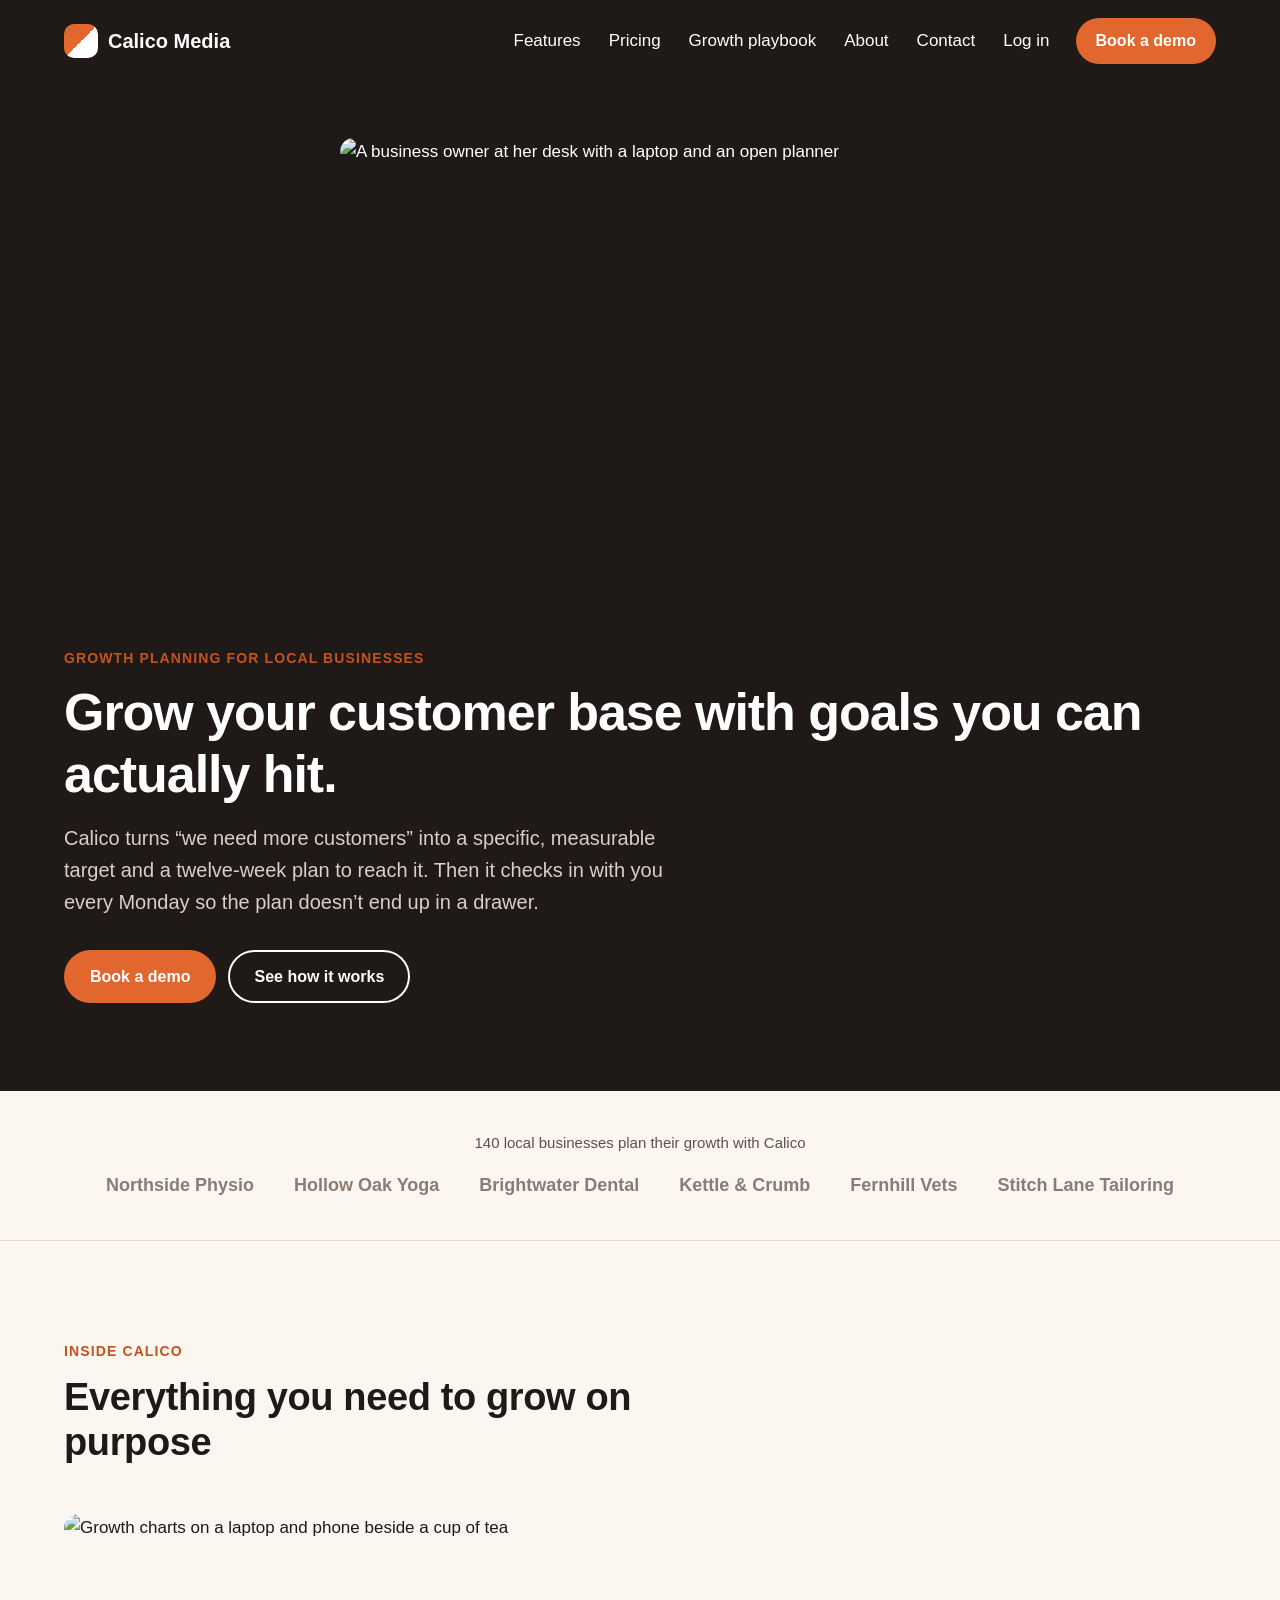
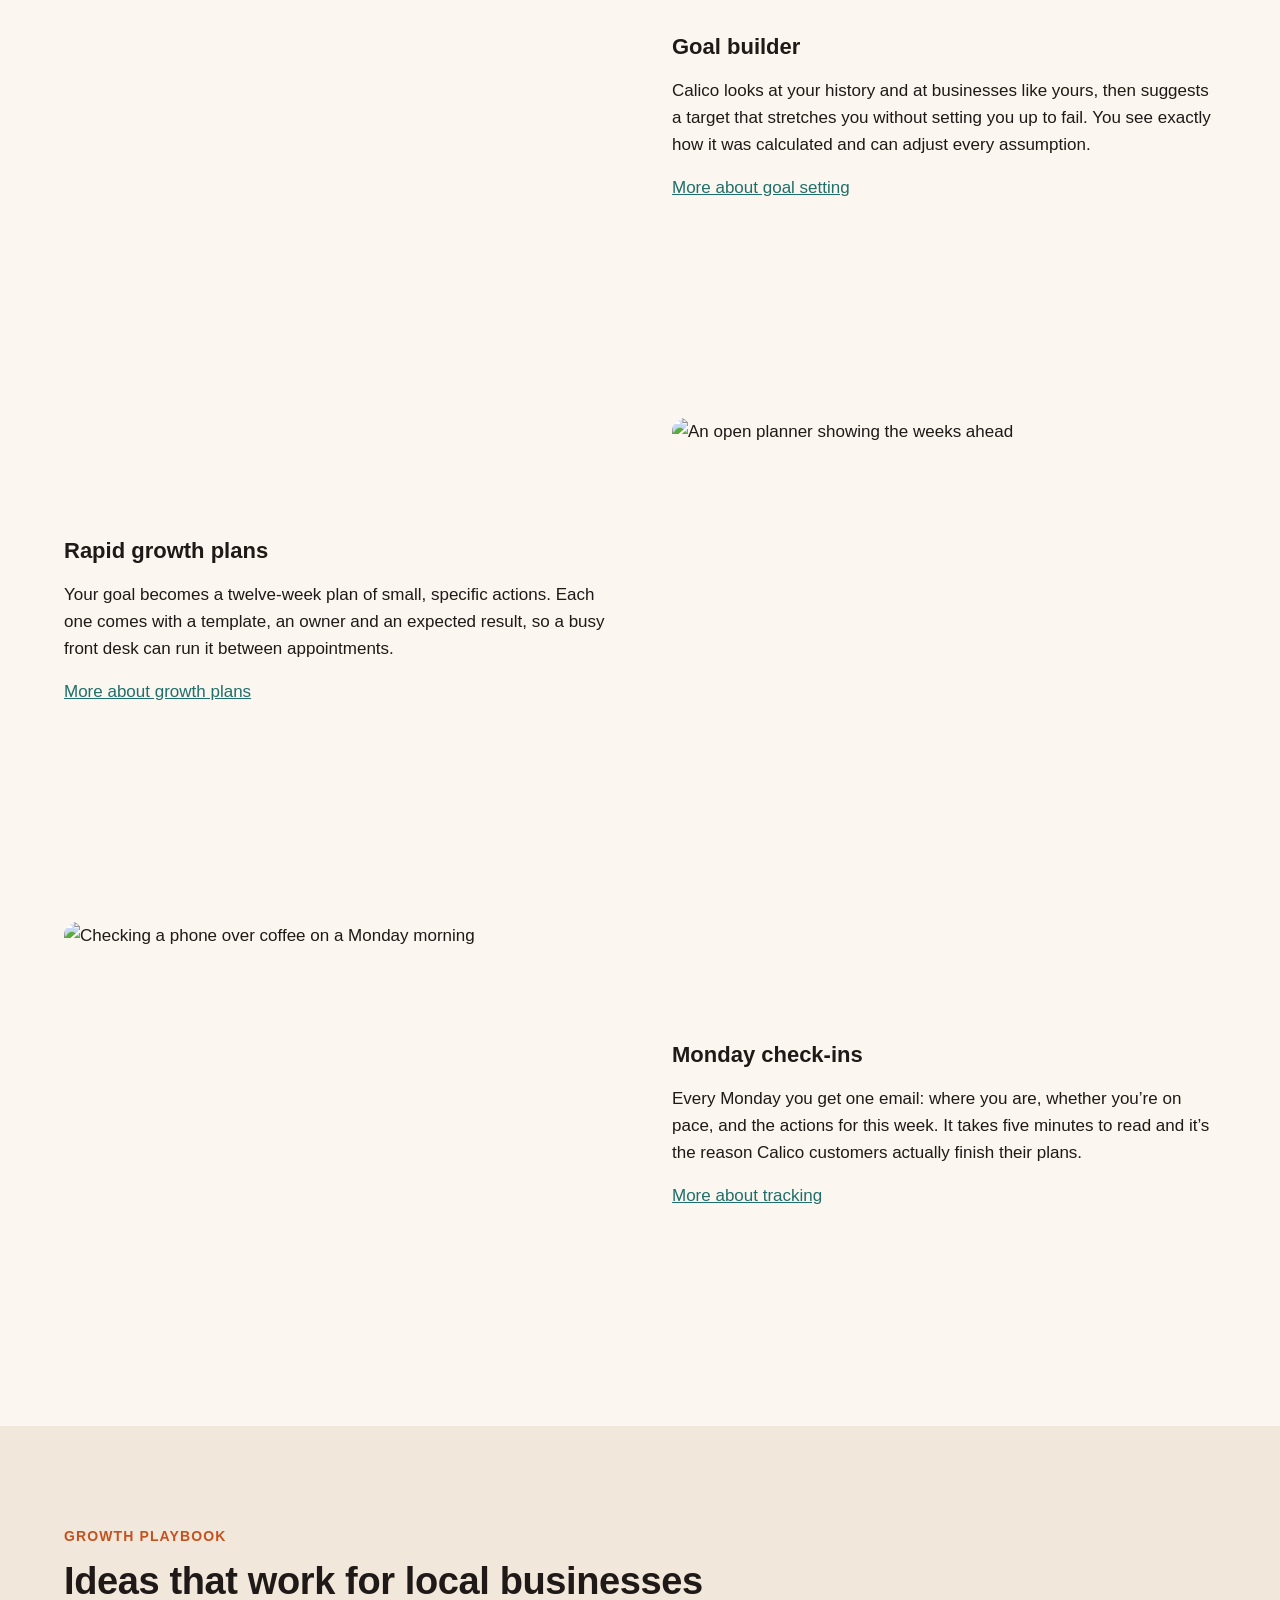
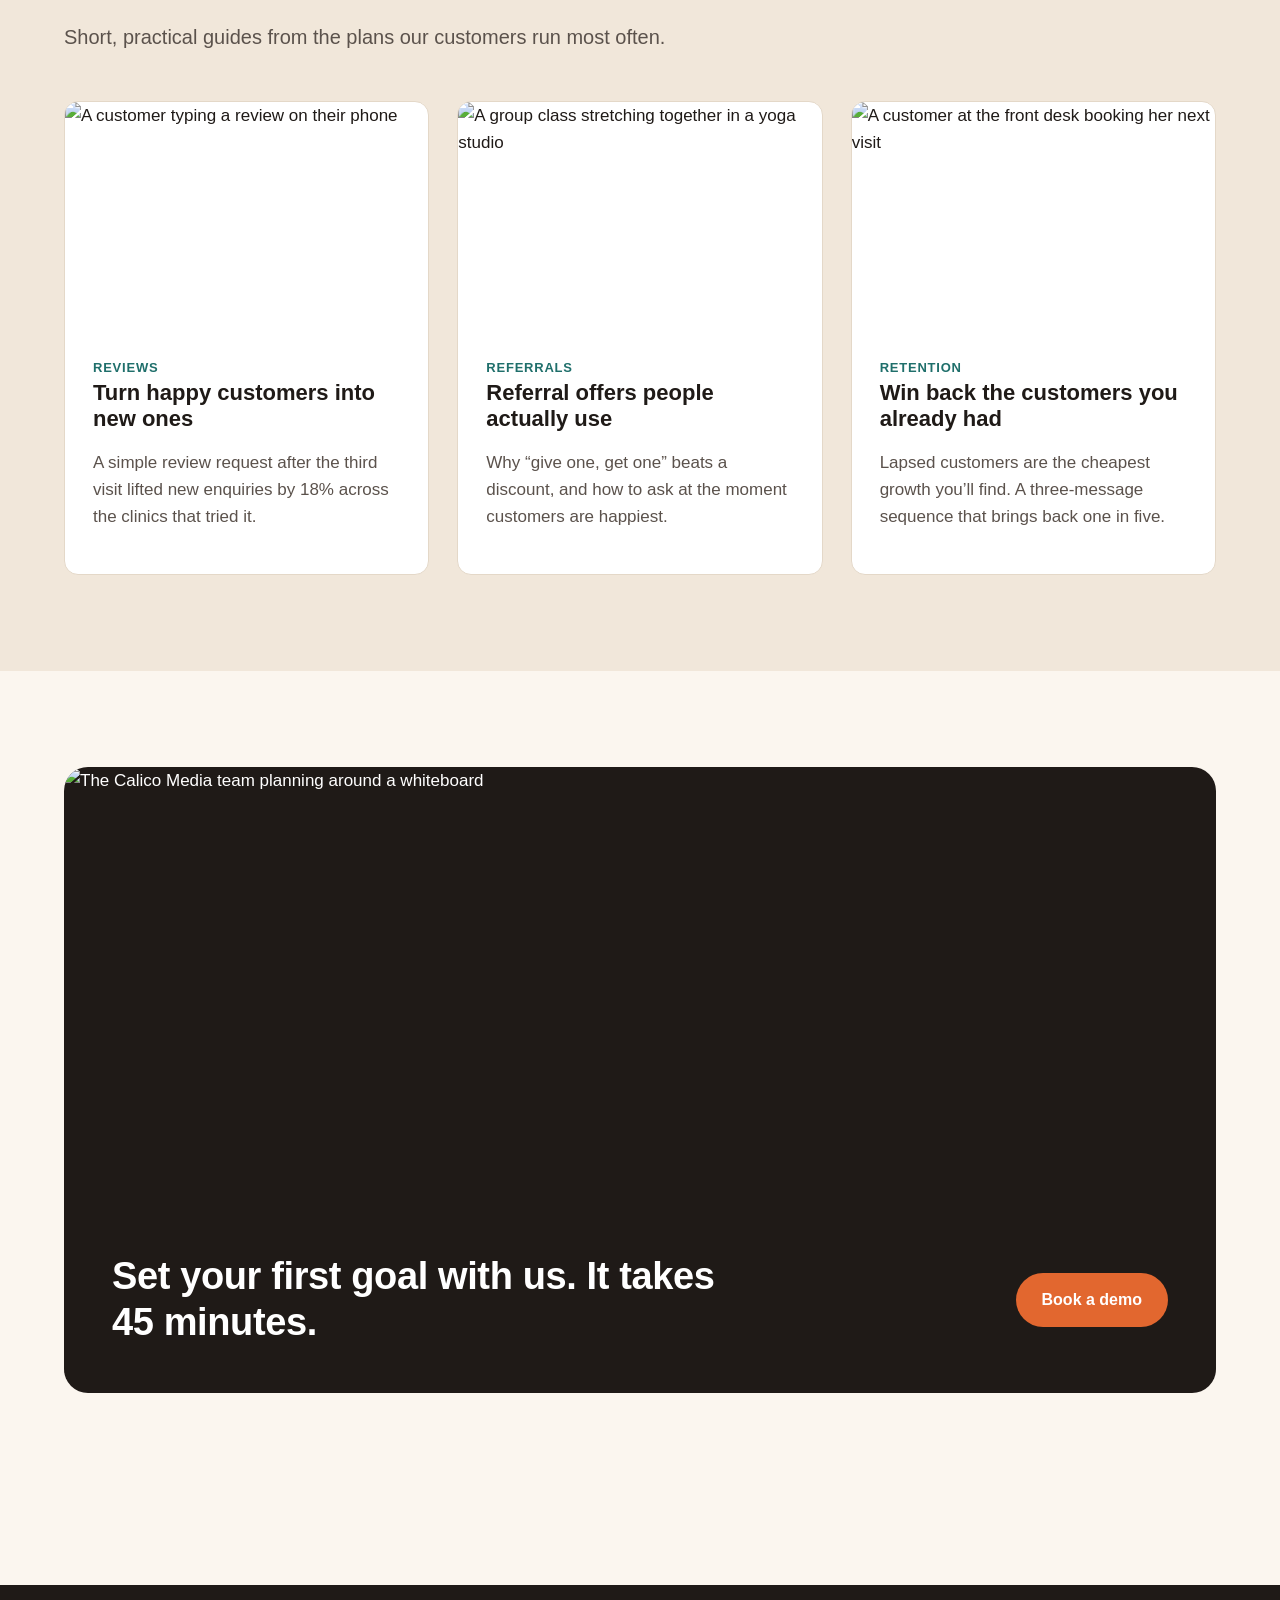
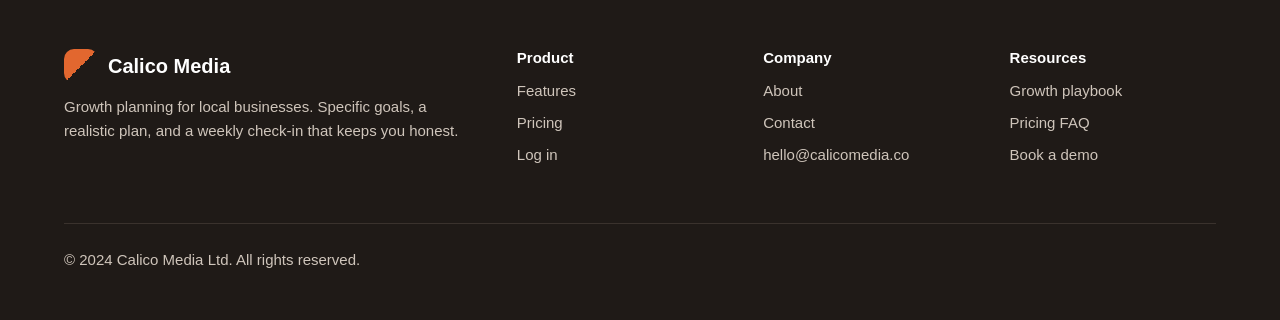
==== public/index.html @ 4be9b362 "updated" ====
<!DOCTYPE html>
<html lang="en">
<head>
  <meta charset="utf-8">
  <meta name="viewport" content="width=device-width, initial-scale=1">
  <title>Calico Media | Growth planning for local businesses</title>
  <meta name="description" content="Calico helps local businesses grow their customer base with specific, measurable, realistic goals and a rapid growth plan you can run every week.">
  
  <link rel="stylesheet" href="css/styles.css">
</head>
<body>
  <header class="site-header site-header--home">
    <div class="container">
      <a class="logo" href="index.html"><span class="logo-mark"></span>Calico Media</a>
      <nav aria-label="Main">
        <ul class="nav-links">
          <li><a href="features.html">Features</a></li>
          <li><a href="pricing.html">Pricing</a></li>
          <li><a href="#playbook">Growth playbook</a></li>
          <li><a href="about.html">About</a></li>
          <li><a href="contact.html">Contact</a></li>
          <li><a href="https://app.calicomedia.co/login">Log in</a></li>
          <li><a class="btn" href="contact.html">Book a demo</a></li>
        </ul>
      </nav>
    </div>
  </header>

  <main>
    <section class="hero">
      <div class="container hero-inner">
        <div class="hero-text">
          <span class="eyebrow">Growth planning for local businesses</span>
          <h1>Grow your customer base with goals you can actually hit.</h1>
          <p class="lead">Calico turns &ldquo;we need more customers&rdquo; into a specific, measurable target and a twelve-week plan to reach it. Then it checks in with you every Monday so the plan doesn&rsquo;t end up in a drawer.</p>
          <div class="hero-actions">
            <a class="btn" href="contact.html">Book a demo</a>
            <a class="btn btn--ghost" href="features.html">See how it works</a>
          </div>
        </div>
        <div class="hero-media">
          <img class="hero-image" 
          srcset="images/hero-weekly-plan.jpg 480w, images/hero-weekly-plan.jpg 800w"
          sizes="(width <= 600px) 480px, 800px"
          src="images/hero-weekly-plan.jpg" alt="A business owner at her desk with a laptop and an open planner">
        </div>
      </div>
    </section>

    <section class="trust">
      <div class="container">
        <p>140 local businesses plan their growth with Calico</p>
        <ul class="trust-list">
          <li>Northside Physio</li>
          <li>Hollow Oak Yoga</li>
          <li>Brightwater Dental</li>
          <li>Kettle &amp; Crumb</li>
          <li>Fernhill Vets</li>
          <li>Stitch Lane Tailoring</li>
        </ul>
      </div>
    </section>

    <section class="section">
      <div class="container">
        <div class="section-intro">
          <span class="eyebrow">Inside Calico</span>
          <h2>Everything you need to grow on purpose</h2>
        </div>

        <div class="feature-row">
          <div class="feature-media">
            <img loading="lazy"
            srcset="images/feature-goal-builder.jpg 480w, images/feature-goal-builder.jpg 800w"
            sizes="(width <= 600px) 480px, 800px"
            src="images/feature-goal-builder.jpg" alt="Growth charts on a laptop and phone beside a cup of tea">
          </div>
          <div>
            <h3>Goal builder</h3>
            <p>Calico looks at your history and at businesses like yours, then suggests a target that stretches you without setting you up to fail. You see exactly how it was calculated and can adjust every assumption.</p>
            <a href="features.html">More about goal setting</a>
          </div>
        </div>

        <div class="feature-row feature-row--reverse">
          <div class="feature-media">
            <img loading="lazy"
            srcset="images/feature-growth-plan.jpg 480w, images/feature-growth-plan.jpg 800w"
            sizes="(width <= 900px) 480px, 800px"
            src="images/feature-growth-plan.jpg" alt="An open planner showing the weeks ahead">
          </div>
          <div>
            <h3>Rapid growth plans</h3>
            <p>Your goal becomes a twelve-week plan of small, specific actions. Each one comes with a template, an owner and an expected result, so a busy front desk can run it between appointments.</p>
            <a href="features.html">More about growth plans</a>
          </div>
        </div>

        <div class="feature-row">
          <div class="feature-media">
            <img loading="lazy"
            srcset="images/feature-monday-checkin.jpg 480w, images/feature-monday-checkin.jpg 800w"
            sizes="(width <= 500px) 480px, 800px"
            src="images/feature-monday-checkin.jpg" alt="Checking a phone over coffee on a Monday morning">
          </div>
          <div>
            <h3>Monday check-ins</h3>
            <p>Every Monday you get one email: where you are, whether you&rsquo;re on pace, and the actions for this week. It takes five minutes to read and it&rsquo;s the reason Calico customers actually finish their plans.</p>
            <a href="features.html">More about tracking</a>
          </div>
        </div>
      </div>
    </section>

    <section class="section section--sand" id="playbook">
      <div class="container">
        <div class="section-intro">
          <span class="eyebrow">Growth playbook</span>
          <h2>Ideas that work for local businesses</h2>
          <p class="lead">Short, practical guides from the plans our customers run most often.</p>
        </div>
        <div class="playbook-grid">
          <article class="card">
            <img loading="lazy"
            srcset="images/playbook-reviews.jpg 480w, images/playbook-reviews.jpg 800w"
            sizes="(width <= 600px) 480px, 800px"
            src="images/playbook-reviews.jpg" alt="A customer typing a review on their phone">
            <div class="card-body">
              <span class="card-tag">Reviews</span>
              <h3>Turn happy customers into new ones</h3>
              <p>A simple review request after the third visit lifted new enquiries by 18% across the clinics that tried it.</p>
            </div>
          </article>
          <article class="card">
            <img loading="lazy"
            srcset="images/playbook-referrals.jpg 480w, images/playbook-referrals.jpg 800w"
            sizes="(width <= 600px) 480px, 800px"
            src="images/playbook-referrals.jpg" alt="A group class stretching together in a yoga studio">
            <div class="card-body">
              <span class="card-tag">Referrals</span>
              <h3>Referral offers people actually use</h3>
              <p>Why &ldquo;give one, get one&rdquo; beats a discount, and how to ask at the moment customers are happiest.</p>
            </div>
          </article>
          <article class="card">
            <img loading="lazy"
            srcset="images/playbook-rebooking.jpg 480w, images/playbook-rebooking.jpg 800w"
            sizes="(width <= 600px) 480px, 800px"
            src="images/playbook-rebooking.jpg" alt="A customer at the front desk booking her next visit">
            <div class="card-body">
              <span class="card-tag">Retention</span>
              <h3>Win back the customers you already had</h3>
              <p>Lapsed customers are the cheapest growth you&rsquo;ll find. A three-message sequence that brings back one in five.</p>
            </div>
          </article>
        </div>
      </div>
    </section>

    <section class="section">
      <div class="container">
        <div class="cta-band">
          <img loading="lazy"
          srcset="images/team-workshop.jpg 480w, images/team-workshop.jpg 800w"
          sizes="(width <= 600px) 480p, 800px"
          src="images/team-workshop.jpg" alt="The Calico Media team planning around a whiteboard">
          <div class="cta-body">
            <h2>Set your first goal with us. It takes 45 minutes.</h2>
            <a class="btn" href="contact.html">Book a demo</a>
          </div>
        </div>
      </div>
    </section>
  </main>

  <footer class="site-footer">
    <div class="container">
      <div class="footer-grid">
        <div>
          <a class="logo" href="index.html"><span class="logo-mark"></span>Calico Media</a>
          <p>Growth planning for local businesses. Specific goals, a realistic plan, and a weekly check-in that keeps you honest.</p>
        </div>
        <div>
          <h4>Product</h4>
          <ul>
            <li><a href="features.html">Features</a></li>
            <li><a href="pricing.html">Pricing</a></li>
            <li><a href="https://app.calicomedia.co/login">Log in</a></li>
          </ul>
        </div>
        <div>
          <h4>Company</h4>
          <ul>
            <li><a href="about.html">About</a></li>
            <li><a href="contact.html">Contact</a></li>
            <li><a href="mailto:hello@calicomedia.co">hello@calicomedia.co</a></li>
          </ul>
        </div>
        <div>
          <h4>Resources</h4>
          <ul>
            <li><a href="index.html#playbook">Growth playbook</a></li>
            <li><a href="pricing.html#faq">Pricing FAQ</a></li>
            <li><a href="contact.html">Book a demo</a></li>
          </ul>
        </div>
      </div>
      <div class="footer-bottom">
        <p>&copy; 2024 Calico Media Ltd. All rights reserved.</p>
      </div>
    </div>
  </footer>
</body>
</html>
---- public/css/styles.css ----
/* Calico Media marketing site */

:root {
  --ink: #1f1a17;
  --ink-soft: #5b524c;
  --cream: #fbf6ef;
  --sand: #f1e7da;
  --white: #ffffff;
  --orange: #e2672f;
  --orange-dark: #c4521f;
  --teal: #1f6f6b;
  --line: #e4d8c8;
  --radius: 14px;
}

*,
*::before,
*::after {
  box-sizing: border-box;
}

@font-face {
    font-family: 'Inter';
    src: url('./fonts/Inter-Regular.ttf') format('truetype');
    font-weight: 400; /* Regular */
    font-style: normal;
}

@font-face {
    font-family: 'Inter';
    src: url('./fonts/Inter-Bold.ttf') format('truetype');
    font-weight: 700; /* Bold */
    font-style: normal;
}

@font-face {
    font-family: 'Segoe UI';
    src: url('./fonts/SegoeUI.ttf') format('truetype');
    font-weight: 400; /* Regular */
    font-style: normal;
}

@font-face {
    font-family: 'Segoe UI';
    src: url('./fonts/SegoeUI-Bold.ttf') format('truetype');
    font-weight: 700; /* Bold */
    font-style: normal;
}

body {
  max-width: 100%;
  overflow-x: hidden;
  padding: 0;
  margin: 0;
  font-family: 'Inter', 'Segoe UI', sans-serif;
  font-weight: 400;
  font-size: 17px;
  line-height: 1.6;
  color: var(--ink);
  background: var(--cream);
}

h1,
h2,
h3,
h4 {
  font-family: 'Segoe UI', sans-serif;
  font-weight: 700;
  line-height: 1.2;
  margin: 0 0 16px;
}

h1 {
  font-size: 52px;
  letter-spacing: -0.02em;
}

h2 {
  font-size: 38px;
  letter-spacing: -0.01em;
}

h3 {
  font-size: 22px;
}

p {
  margin: 0 0 16px;
}

a {
  color: var(--teal);
}

img {
  max-width: 100%;
  height: auto;
  display: block;
}

.container {
  
  max-width: 1200px;
  margin: 0 auto;
  padding: 0 24px;
}

.section {
  padding: 96px 0;
}

.section--sand {
  background: var(--sand);
}

.eyebrow {
  display: inline-block;
  font-size: 14px;
  font-weight: 700;
  letter-spacing: 0.08em;
  text-transform: uppercase;
  color: var(--orange-dark);
  margin-bottom: 12px;
}

.lead {
  font-size: 20px;
  color: var(--ink-soft);
  max-width: 640px;
}

.section-intro {
  max-width: 680px;
  margin-bottom: 48px;
}

.btn {
  display: inline-block;
  padding: 14px 26px;
  border-radius: 999px;
  background: var(--orange);
  color: var(--white);
  font-weight: 700;
  text-decoration: none;
  border: 0;
  font-size: 16px;
  font-family: inherit;
  cursor: pointer;
}

.btn:hover {
  background: var(--orange-dark);
}

.btn--ghost {
  background: transparent;
  color: inherit;
  box-shadow: inset 0 0 0 2px currentColor;
}

.btn--ghost:hover {
  background: rgba(255, 255, 255, 0.1);
}

/* Header */

.site-header {
  background: var(--white);
  border-bottom: 1px solid var(--line);
}

.site-header .container {
  display: flex;
  flex-wrap: wrap;
  align-items: center;
  justify-content: space-between;
  gap: 12px 32px;
  padding-top: 18px;
  padding-bottom: 18px;
}

.logo {
  display: flex;
  align-items: center;
  gap: 10px;
  flex-shrink: 0;
  font-size: 20px;
  font-weight: 700;
  color: var(--ink);
  text-decoration: none;
}

.logo-mark {
  width: 34px;
  height: 34px;
  border-radius: 10px;
  background: linear-gradient(135deg, var(--orange) 0%, var(--orange) 50%, var(--ink) 50%, var(--ink) 100%);
}

.nav-links {
  display: flex;
  flex-wrap: wrap;
  align-items: center;
  
  gap: 8px 28px;
  list-style: none;
  margin: 0;
  padding: 0;
}

.nav-links a {
  color: var(--ink);
  text-decoration: none;
  white-space: nowrap;
}

.nav-links a:hover,
.nav-links a[aria-current='page'] {
  color: var(--orange-dark);
}

.site-header--home {
  background: var(--ink);
  border-bottom: 0;
}

.site-header--home .logo,
.site-header--home .nav-links a {
  color: var(--white);
}

.site-header--home .logo-mark {
  background: linear-gradient(135deg, var(--orange) 0%, var(--orange) 50%, var(--white) 50%, var(--white) 100%);
}

.site-header--home .container {
  flex-wrap: wrap;
}

.site-header--home nav {
  min-width: 0;
}

.site-header--home .nav-links {
  flex-wrap: wrap;
  gap: 0;
}

.site-header--home .nav-links li {
  min-width: 0;
}

.site-header--home .nav-links a {
  display: block;
  padding: 0 14px;
  white-space: nowrap;
}

.site-header--home .nav-links li:last-child {
  flex-shrink: 0;
}

.site-header--home .nav-links .btn {
  margin-left: 12px;
  padding: 10px 20px;
}

/* Home hero */

.hero {
  background: var(--ink);
  color: var(--white);
  padding: 56px 0 88px;
}

.hero-inner {
  display: flex;
  align-items: center;
  gap: 56px;
  flex-direction: column-reverse;
}

.hero-text {
  flex: 1;
}

.hero-text .lead {
  color: #d9cfc5;
}

.hero-actions {
  display: flex;
  flex-wrap: wrap;
  gap: 12px;
  margin-top: 32px;
}

.hero-media {
  max-width: 600px;
  flex-shrink: 1;
  width: 100%;
}

.hero-image {
  width: 100%;
  aspect-ratio: 4 / 3;
  object-fit: cover;
  border-radius: var(--radius);
  display: block;
}

/* Trust strip */

.trust {
  padding: 40px 0;
  border-bottom: 1px solid var(--line);
  text-align: center;
}

.trust p {
  color: var(--ink-soft);
  font-size: 15px;
}

.trust-list {
  display: flex;
  flex-wrap: wrap;
  justify-content: center;
  gap: 12px 40px;
  list-style: none;
  margin: 0;
  padding: 0;
  font-weight: 700;
  font-size: 18px;
  color: #8a7d72;
}

/* Steps */

.steps {
  display: grid;
  grid-template-columns: repeat(auto-fit, minmax(240px, 1fr));
  gap: 24px;
}

.step {
  background: var(--white);
  border: 1px solid var(--line);
  border-radius: var(--radius);
  padding: 32px;
}

.step-number {
  display: inline-flex;
  align-items: center;
  justify-content: center;
  width: 40px;
  height: 40px;
  border-radius: 50%;
  background: var(--sand);
  color: var(--orange-dark);
  font-weight: 700;
  margin-bottom: 16px;
}

/* Check list */

.check-list {
  list-style: none;
  margin: 24px 0 0;
  padding: 0;
}

.check-list li {
  position: relative;
  padding-left: 32px;
  margin-bottom: 14px;
}

.check-list li::before {
  content: '';
  position: absolute;
  left: 0;
  top: 6px;
  width: 16px;
  height: 16px;
  border-radius: 50%;
  background: var(--teal);
  box-shadow: inset 0 0 0 4px #cfe6e4;
}

/* FAQ */

.faq {
  max-width: 820px;
}

.faq details {
  border-top: 1px solid var(--line);
  padding: 20px 0;
}

.faq details:last-child {
  border-bottom: 1px solid var(--line);
}

.faq summary {
  font-weight: 700;
  font-size: 19px;
  cursor: pointer;
}

.faq details p {
  margin-top: 12px;
  color: var(--ink-soft);
}

/* Feature rows */

.feature-row {
  display: grid;
  grid-template-columns: 1fr 1fr;
  gap: 64px;
  align-items: center;
  margin-bottom: 96px;
}

.feature-row:last-child {
  margin-bottom: 0;
}

.feature-row--reverse .feature-media {
  order: 2;
}

.feature-media img {
  display: block;
  width: 100%;
  aspect-ratio: 4 / 3;
  object-fit: cover;
  border-radius: var(--radius);
}

/* Playbook */

 .playbook-grid {
  display: grid;
  grid-template-columns: repeat(auto-fit, minmax(300px, 1fr));
  gap: 28px;
}


/* Card grid */

.card-grid {
  display: grid;
  grid-template-columns: repeat(3, 1fr);
  gap: 28px;
}

.card {
  background: var(--white);
  border: 1px solid var(--line);
  border-radius: var(--radius);
  overflow: hidden;
}

.card img {
  display: block;
  width: 100%;
  aspect-ratio: 16 / 10;
  object-fit: cover;
}

.card-body {
  padding: 24px 28px 28px;
}

.card-body p {
  color: var(--ink-soft);
}

.card-tag {
  font-size: 13px;
  font-weight: 700;
  text-transform: uppercase;
  letter-spacing: 0.06em;
  color: var(--teal);
}

.icon-dot {
  width: 44px;
  height: 44px;
  border-radius: 12px;
  background: var(--sand);
  margin-bottom: 18px;
  position: relative;
}

.icon-dot::after {
  content: '';
  position: absolute;
  inset: 13px;
  border-radius: 50%;
  background: var(--orange);
}

/* CTA band */

.cta-band {
  background: var(--ink);
  color: var(--white);
  border-radius: 24px;
  overflow: hidden;
}

.cta-band img {
  display: block;
  width: 100%;
  aspect-ratio: 21 / 8;
  object-fit: cover;
}

.cta-body {
  padding: 48px;
  display: flex;
  flex-wrap: wrap;
  align-items: center;
  justify-content: space-between;
  gap: 24px;
}

.cta-body h2 {
  margin: 0;
  max-width: 620px;
}

/* Page header (inner pages) */

.page-header {
  padding: 80px 0 56px;
  border-bottom: 1px solid var(--line);
}

/* Pricing */

.pricing-grid {
  display: grid;
  grid-template-columns: repeat(auto-fit, minmax(260px, 1fr));
  gap: 24px;
  align-items: stretch;
}

.pricing-card {
  background: var(--white);
  border: 1px solid var(--line);
  border-radius: var(--radius);
  padding: 36px 32px;
  display: flex;
  flex-direction: column;
}

.pricing-card--featured {
  border: 2px solid var(--orange);
  box-shadow: 0 24px 48px rgba(226, 103, 47, 0.14);
}

.plan-badge {
  align-self: flex-start;
  font-size: 13px;
  font-weight: 700;
  background: var(--orange);
  color: var(--white);
  border-radius: 999px;
  padding: 4px 12px;
  margin-bottom: 16px;
}

.price {
  font-size: 48px;
  font-weight: 700;
  margin: 8px 0 4px;
}

.price small {
  font-size: 17px;
  font-weight: 400;
  color: var(--ink-soft);
}

.pricing-card .check-list {
  flex: 1;
  margin-bottom: 28px;
}

.pricing-card .btn {
  text-align: center;
}

.pricing-note {
  margin-top: 32px;
  color: var(--ink-soft);
  font-size: 15px;
}

/* About */

.stats {
  display: grid;
  grid-template-columns: repeat(auto-fit, minmax(160px, 1fr));
  gap: 16px;
}

.stat {
  background: var(--white);
  border: 1px solid var(--line);
  border-radius: var(--radius);
  padding: 28px 20px;
}

.stat-number {
  display: block;
  font-size: 48px;
  font-weight: 700;
  color: var(--orange-dark);
}

.stat-label {
  display: block;
  font-size: 15px;
  color: var(--ink-soft);
}

.prose {
  max-width: 720px;
}

.team-grid {
  display: grid;
  grid-template-columns: repeat(auto-fit, minmax(220px, 1fr));
  gap: 24px;
}

.person {
  background: var(--white);
  border: 1px solid var(--line);
  border-radius: var(--radius);
  padding: 28px;
}

.avatar {
  width: 56px;
  height: 56px;
  border-radius: 50%;
  background: var(--sand);
  color: var(--orange-dark);
  display: flex;
  align-items: center;
  justify-content: center;
  font-weight: 700;
  margin-bottom: 16px;
}

.person p {
  color: var(--ink-soft);
  font-size: 15px;
  margin: 0;
}

/* Contact */

.contact-layout {
  display: grid;
  grid-template-columns: 3fr 2fr;
  gap: 64px;
}

.contact-form label {
  display: block;
  font-weight: 700;
  margin-bottom: 6px;
}

.contact-form input,
.contact-form textarea {
  display: block;
  width: 100%;
  font: inherit;
  padding: 12px 14px;
  border: 1px solid var(--line);
  border-radius: 10px;
  background: var(--white);
  margin-bottom: 20px;
}

.contact-form textarea {
  min-height: 160px;
  resize: vertical;
}

.form-status {
  margin-top: 16px;
  font-weight: 700;
}

.form-status--success {
  color: var(--teal);
}

.form-status--error {
  color: #b3261e;
}

.contact-aside {
  background: var(--white);
  border: 1px solid var(--line);
  border-radius: var(--radius);
  padding: 32px;
  align-self: start;
}

.contact-aside h3 {
  font-size: 18px;
  margin-top: 24px;
  margin-bottom: 6px;
}

.contact-aside h3:first-child {
  margin-top: 0;
}

.contact-aside p {
  color: var(--ink-soft);
  margin: 0;
}

/* Footer */

.site-footer {
  background: var(--ink);
  color: #cfc5bb;
  padding: 64px 0 32px;
  margin-top: 96px;
  font-size: 15px;
}

.footer-grid {
  display: grid;
  grid-template-columns: 2fr 1fr 1fr 1fr;
  gap: 40px;
}

.site-footer h4 {
  color: var(--white);
  font-size: 15px;
  margin-bottom: 12px;
}

.site-footer ul {
  list-style: none;
  margin: 0;
  padding: 0;
}

.site-footer li {
  margin-bottom: 8px;
}

.site-footer a {
  color: #cfc5bb;
  text-decoration: none;
}

.site-footer a:hover {
  color: var(--white);
}

.site-footer .logo {
  color: var(--white);
  margin-bottom: 12px;
}

.footer-bottom {
  border-top: 1px solid #3a322d;
  margin-top: 48px;
  padding-top: 24px;
}

@media (max-width: 950px) {
  .nav-links {
    
    gap: 15px;
    padding: 15px 20px;
  }
}

@media (max-width: 768px) {
  h1 {
    font-size: 40px;
  }

  h2 {
    font-size: 30px;
  }

  .section {
    padding: 64px 0;
  }

  .feature-row {
    grid-template-columns: 1fr;
    gap: 32px;
    margin-bottom: 64px;
  }

  .feature-row--reverse .feature-media {
    order: 0;
  }

  .card-grid {
    grid-template-columns: repeat(2, 1fr);
  }

  .contact-layout {
    grid-template-columns: 1fr;
    gap: 40px;
  }

  .footer-grid {
    grid-template-columns: 1fr 1fr;
  }
}
/*
@media (max-width: 600px) {
   .playbook-grid {
    grid-template-columns: 1fr;
  }
}
*/

@media (max-width: 480px) {
  body {
    overflow-x: hidden;
  }


  
  h1 {
    font-size: 34px;
  }

  .card-grid {
    
    grid-template-columns: 1fr;
  }

  
  .cta-body {
    padding: 32px 24px;
  }

  .footer-grid {
    grid-template-columns: 1fr;
  }

}
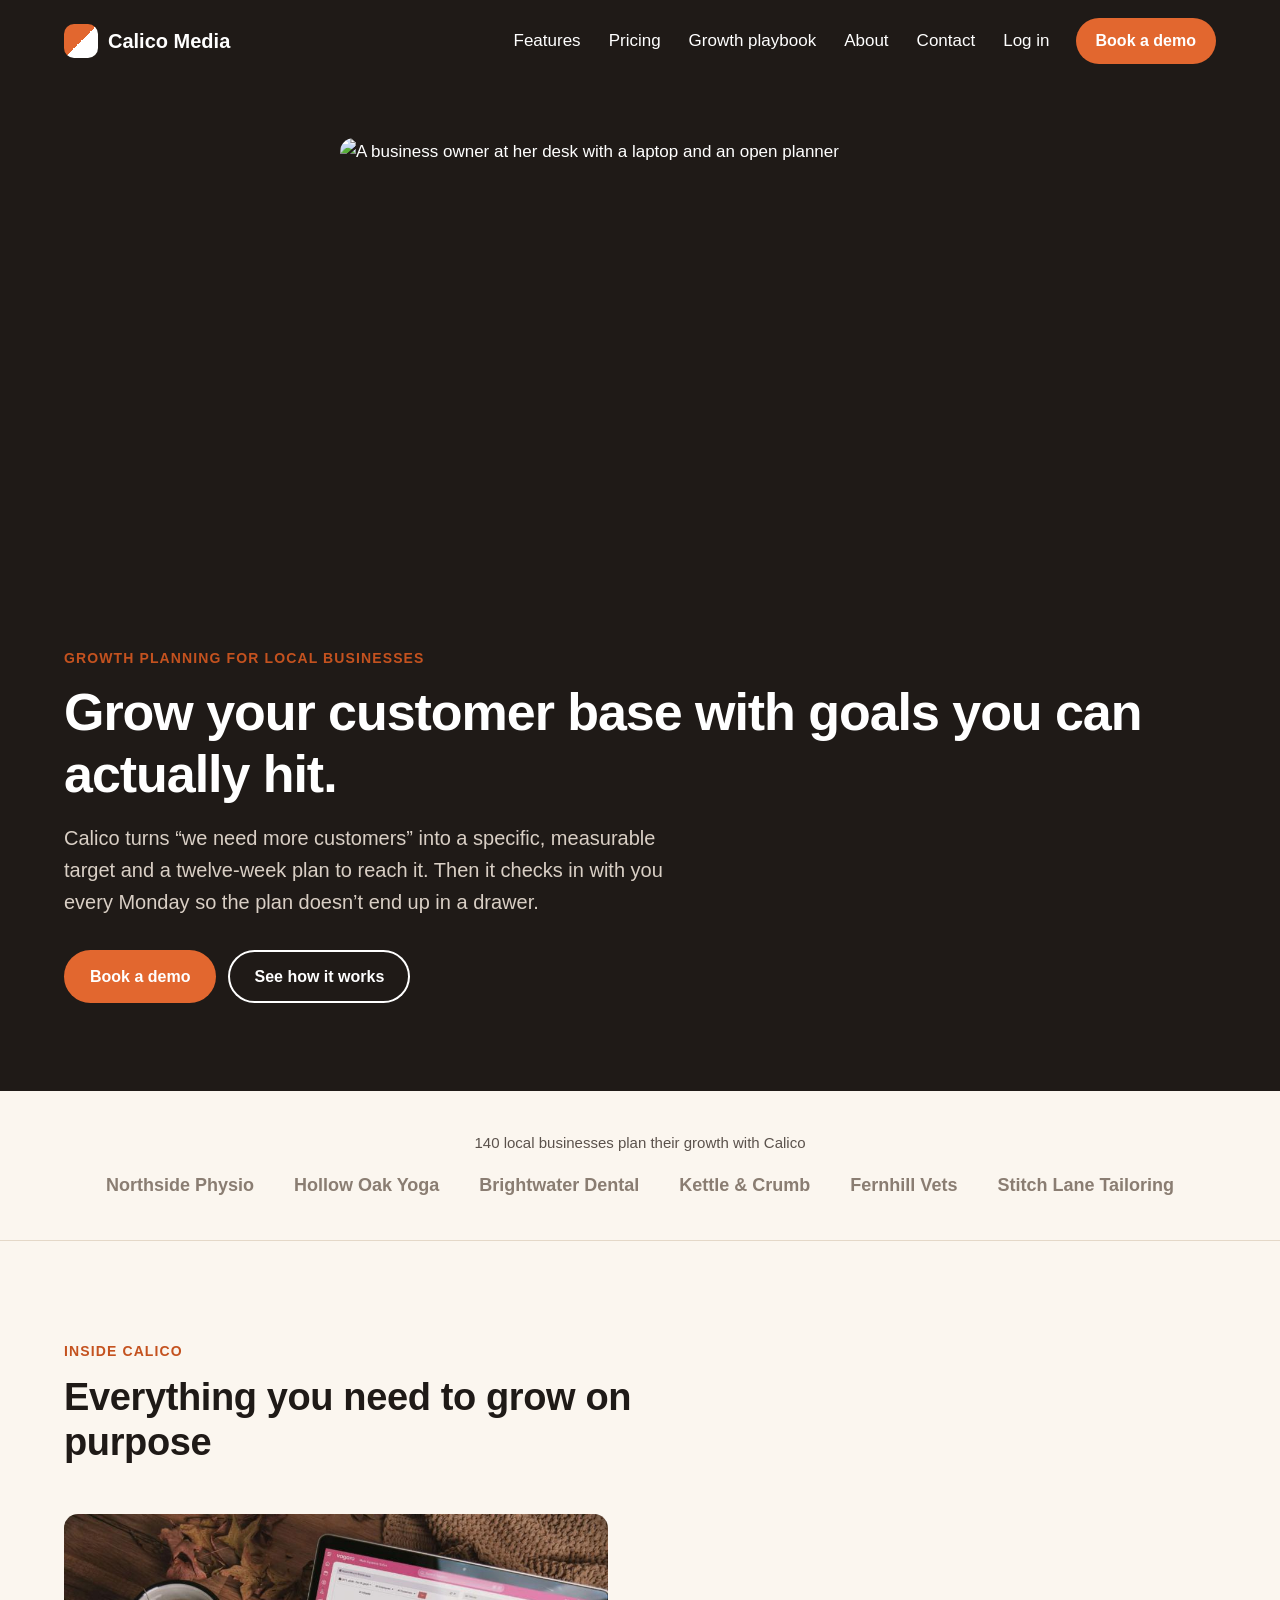
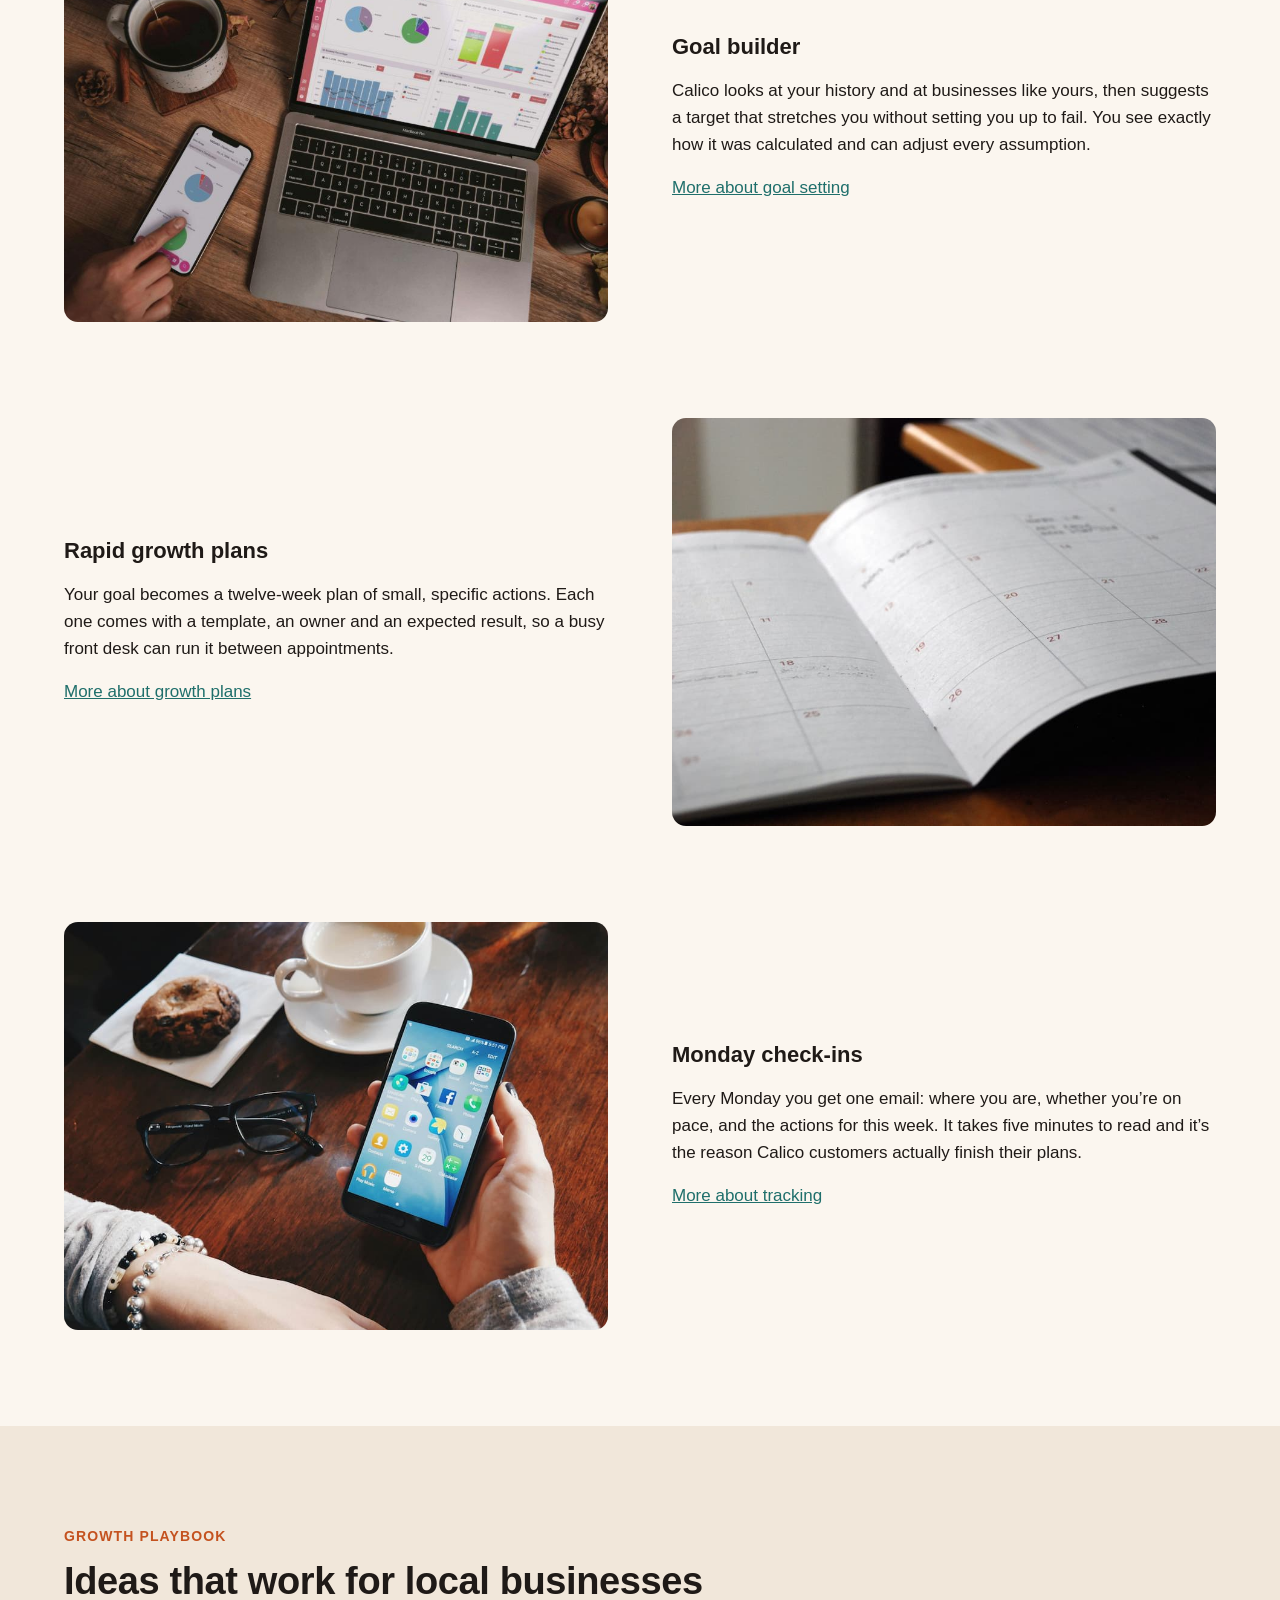
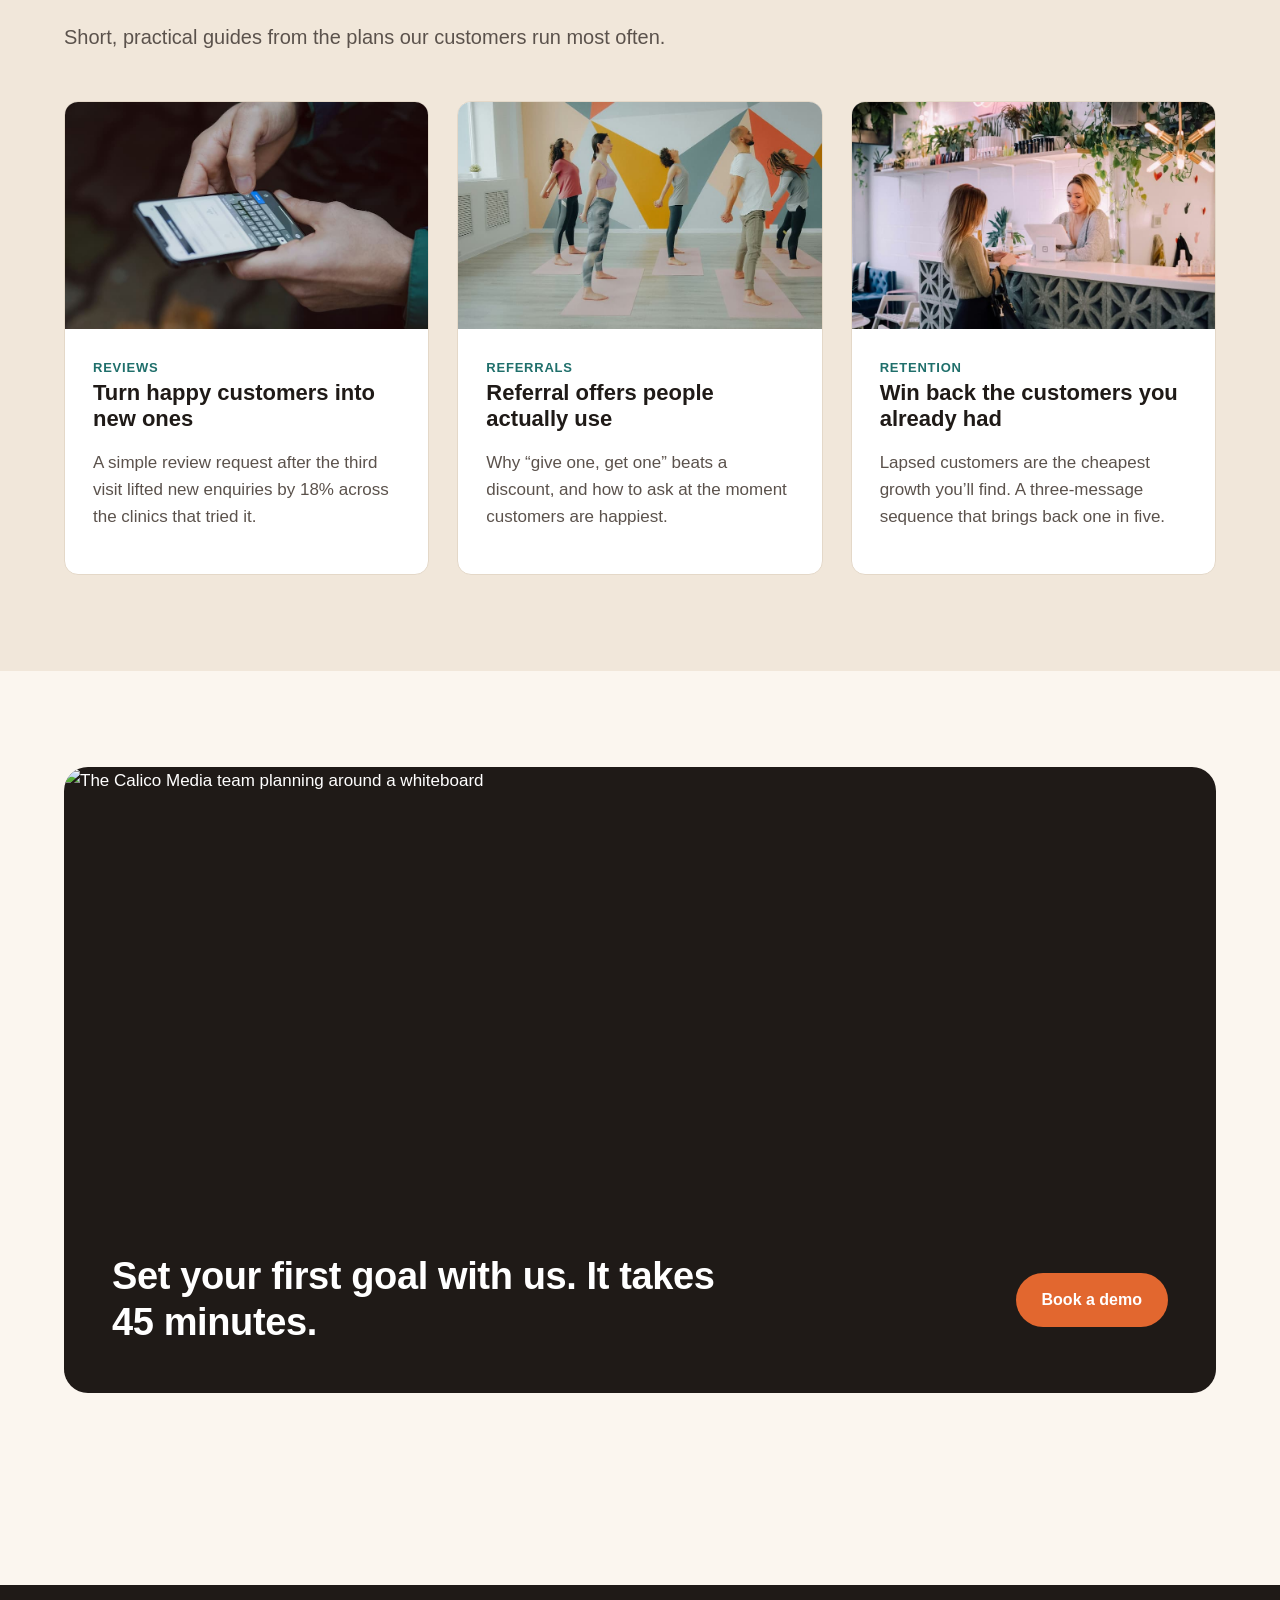
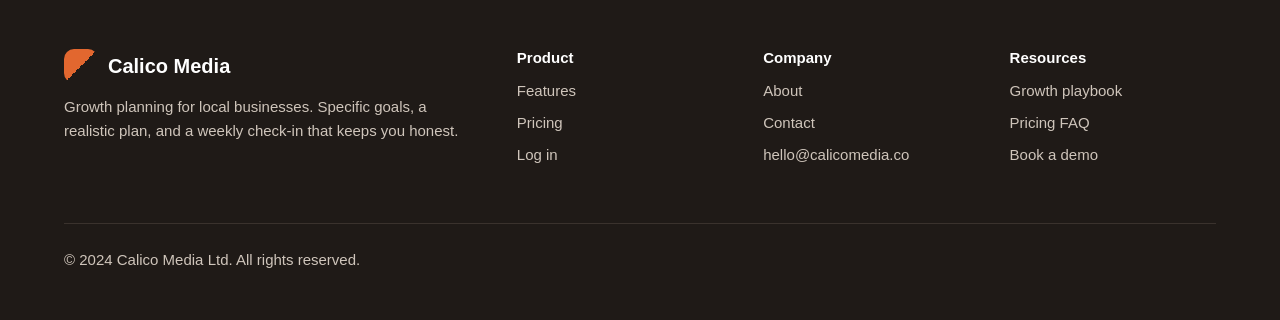
==== commit 487cc880: "updated images" ====
--- a/public/index.html
+++ b/public/index.html
@@ -70,10 +70,18 @@
 
         <div class="feature-row">
           <div class="feature-media">
-            <img loading="lazy"
-            srcset="images/feature-goal-builder.jpg 480w, images/feature-goal-builder.jpg 800w"
-            sizes="(width <= 600px) 480px, 800px"
-            src="images/feature-goal-builder.jpg" alt="Growth charts on a laptop and phone beside a cup of tea">
+            <img  src="images/feature-goal-builder-768.jpg"
+                  srcset="
+                  images/feature-goal-builder-480.jpg 480w,
+                  images/feature-goal-builder-768.jpg 768w,
+                  images/feature-goal-builder-1200.jpg 1200w
+                  "
+                  sizes="
+                  (max-width: 480px) 100vw,
+                  (max-width: 768px) 50vw,
+                  1200px
+                  " alt="Growth charts on a laptop and phone beside a cup of tea"
+                  loading="lazy">
           </div>
           <div>
             <h3>Goal builder</h3>
@@ -84,10 +92,18 @@
 
         <div class="feature-row feature-row--reverse">
           <div class="feature-media">
-            <img loading="lazy"
-            srcset="images/feature-growth-plan.jpg 480w, images/feature-growth-plan.jpg 800w"
-            sizes="(width <= 900px) 480px, 800px"
-            src="images/feature-growth-plan.jpg" alt="An open planner showing the weeks ahead">
+            <img  src="images/feature-growth-plan-768.jpg"
+                  srcset="
+                  images/feature-growth-plan-480.jpg 480w,
+                  images/feature-growth-plan-768.jpg 768w,
+                  images/feature-growth-plan-1200.jpg 1200w
+                  "
+                  sizes="
+                  (max-width: 480px) 100vw,
+                  (max-width: 768px) 50vw,
+                  1200px"
+                  alt="An open planner showing the weeks ahead"
+                  loading="lazy">
           </div>
           <div>
             <h3>Rapid growth plans</h3>
@@ -98,10 +114,18 @@
 
         <div class="feature-row">
           <div class="feature-media">
-            <img loading="lazy"
-            srcset="images/feature-monday-checkin.jpg 480w, images/feature-monday-checkin.jpg 800w"
-            sizes="(width <= 500px) 480px, 800px"
-            src="images/feature-monday-checkin.jpg" alt="Checking a phone over coffee on a Monday morning">
+            <img src="images/feature-monday-checkin-768.jpg"
+                  srcset="
+                  images/feature-monday-checkin-480.jpg 480w,
+                  images/feature-monday-checkin-768.jpg 768w,
+                  images/feature-monday-checkin-1200.jpg 1200w
+                  "
+                  sizes="
+                  (max-width: 480px) 100vw,
+                  (max-width: 768px) 50vw,
+                  1200px"
+                  alt="Checking a phone over coffee on a Monday morning"
+                  loading="lazy">
           </div>
           <div>
             <h3>Monday check-ins</h3>
@@ -121,10 +145,18 @@
         </div>
         <div class="playbook-grid">
           <article class="card">
-            <img loading="lazy"
-            srcset="images/playbook-reviews.jpg 480w, images/playbook-reviews.jpg 800w"
-            sizes="(width <= 600px) 480px, 800px"
-            src="images/playbook-reviews.jpg" alt="A customer typing a review on their phone">
+            <img src="images/playbook-reviews-768.jpg"
+                  srcset="
+                  images/playbook-reviews-480.jpg 480w,
+                  images/playbook-reviews-768.jpg 768w,
+                  images/playbook-reviews-1200.jpg 1200w
+                  "
+                  sizes="
+                  (max-width: 480px) 100vw,
+                  (max-width: 768px) 50vw,
+                  1200px"
+                  alt="A customer typing a review on their phone"
+                  loading="lazy">
             <div class="card-body">
               <span class="card-tag">Reviews</span>
               <h3>Turn happy customers into new ones</h3>
@@ -132,10 +164,18 @@
             </div>
           </article>
           <article class="card">
-            <img loading="lazy"
-            srcset="images/playbook-referrals.jpg 480w, images/playbook-referrals.jpg 800w"
-            sizes="(width <= 600px) 480px, 800px"
-            src="images/playbook-referrals.jpg" alt="A group class stretching together in a yoga studio">
+            <img src="images/playbook-referrals-768.jpg"
+                  srcset="
+                  images/playbook-referrals-480.jpg 480w,
+                  images/playbook-referrals-768.jpg 768w,
+                  images/playbook-referrals-1200.jpg 1200w
+                  "
+                  sizes="
+                  (max-width: 480px) 100vw,
+                  (max-width: 768px) 50vw,
+                  1200px" 
+                  alt="A group class stretching together in a yoga studio"
+                  loading="lazy">
             <div class="card-body">
               <span class="card-tag">Referrals</span>
               <h3>Referral offers people actually use</h3>
@@ -143,10 +183,18 @@
             </div>
           </article>
           <article class="card">
-            <img loading="lazy"
-            srcset="images/playbook-rebooking.jpg 480w, images/playbook-rebooking.jpg 800w"
-            sizes="(width <= 600px) 480px, 800px"
-            src="images/playbook-rebooking.jpg" alt="A customer at the front desk booking her next visit">
+            <img src="images/playbook-rebooking-768.jpg"
+                  srcset="
+                  images/playbook-rebooking-480.jpg 480w,
+                  images/playbook-rebooking-768.jpg 768w,
+                  images/playbook-rebooking-1200.jpg 1200w
+                  "
+                  sizes="
+                  (max-width: 480px) 100vw,
+                  (max-width: 768px) 50vw,
+                  1200px" 
+                  alt="A customer at the front desk booking her next visit"
+                  loading="lazy">
             <div class="card-body">
               <span class="card-tag">Retention</span>
               <h3>Win back the customers you already had</h3>
--- a/public/css/styles.css
+++ b/public/css/styles.css
@@ -26,26 +26,15 @@
     font-style: normal;
 }
 
-@font-face {
-    font-family: 'Inter';
-    src: url('./fonts/Inter-Bold.ttf') format('truetype');
-    font-weight: 700; /* Bold */
-    font-style: normal;
-}
 
 @font-face {
     font-family: 'Segoe UI';
     src: url('./fonts/SegoeUI.ttf') format('truetype');
-    font-weight: 400; /* Regular */
+    font-weight: 700; /* Regular */
     font-style: normal;
 }
 
-@font-face {
-    font-family: 'Segoe UI';
-    src: url('./fonts/SegoeUI-Bold.ttf') format('truetype');
-    font-weight: 700; /* Bold */
-    font-style: normal;
-}
+
 
 body {
   max-width: 100%;
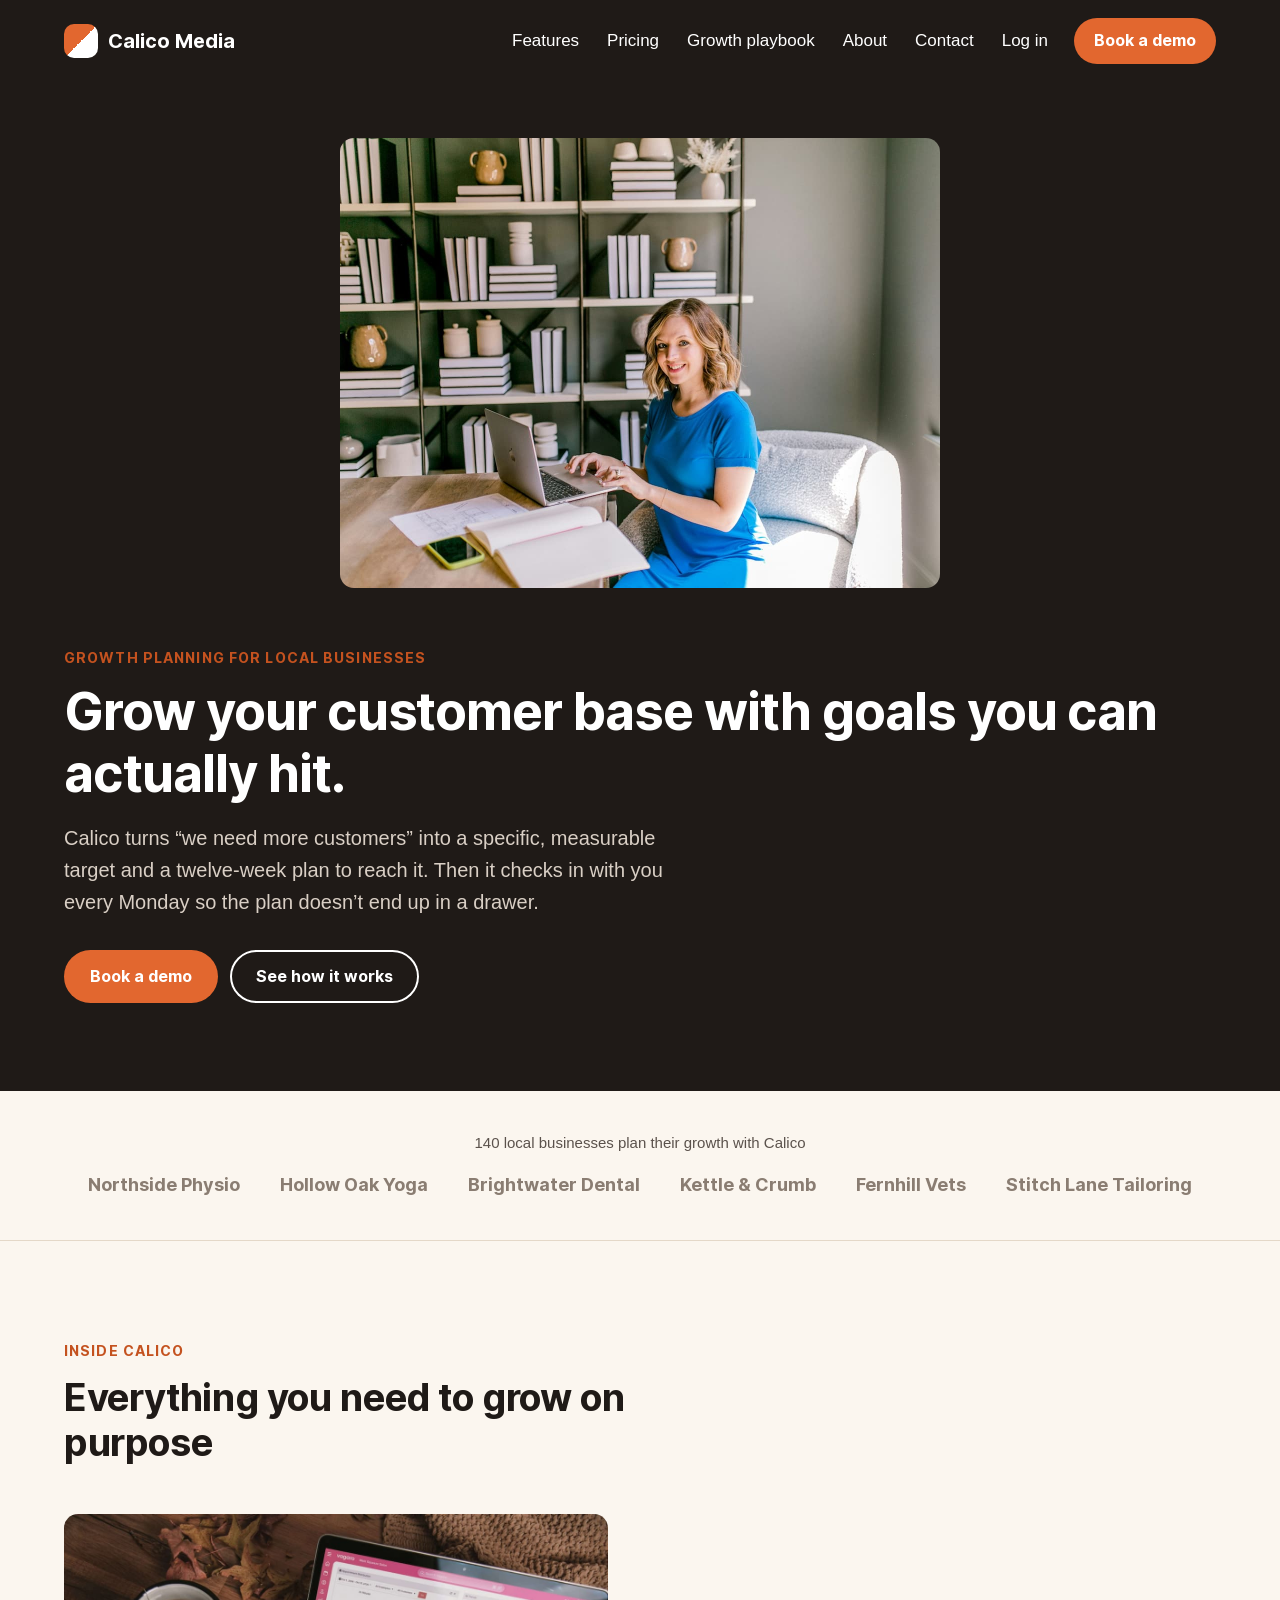
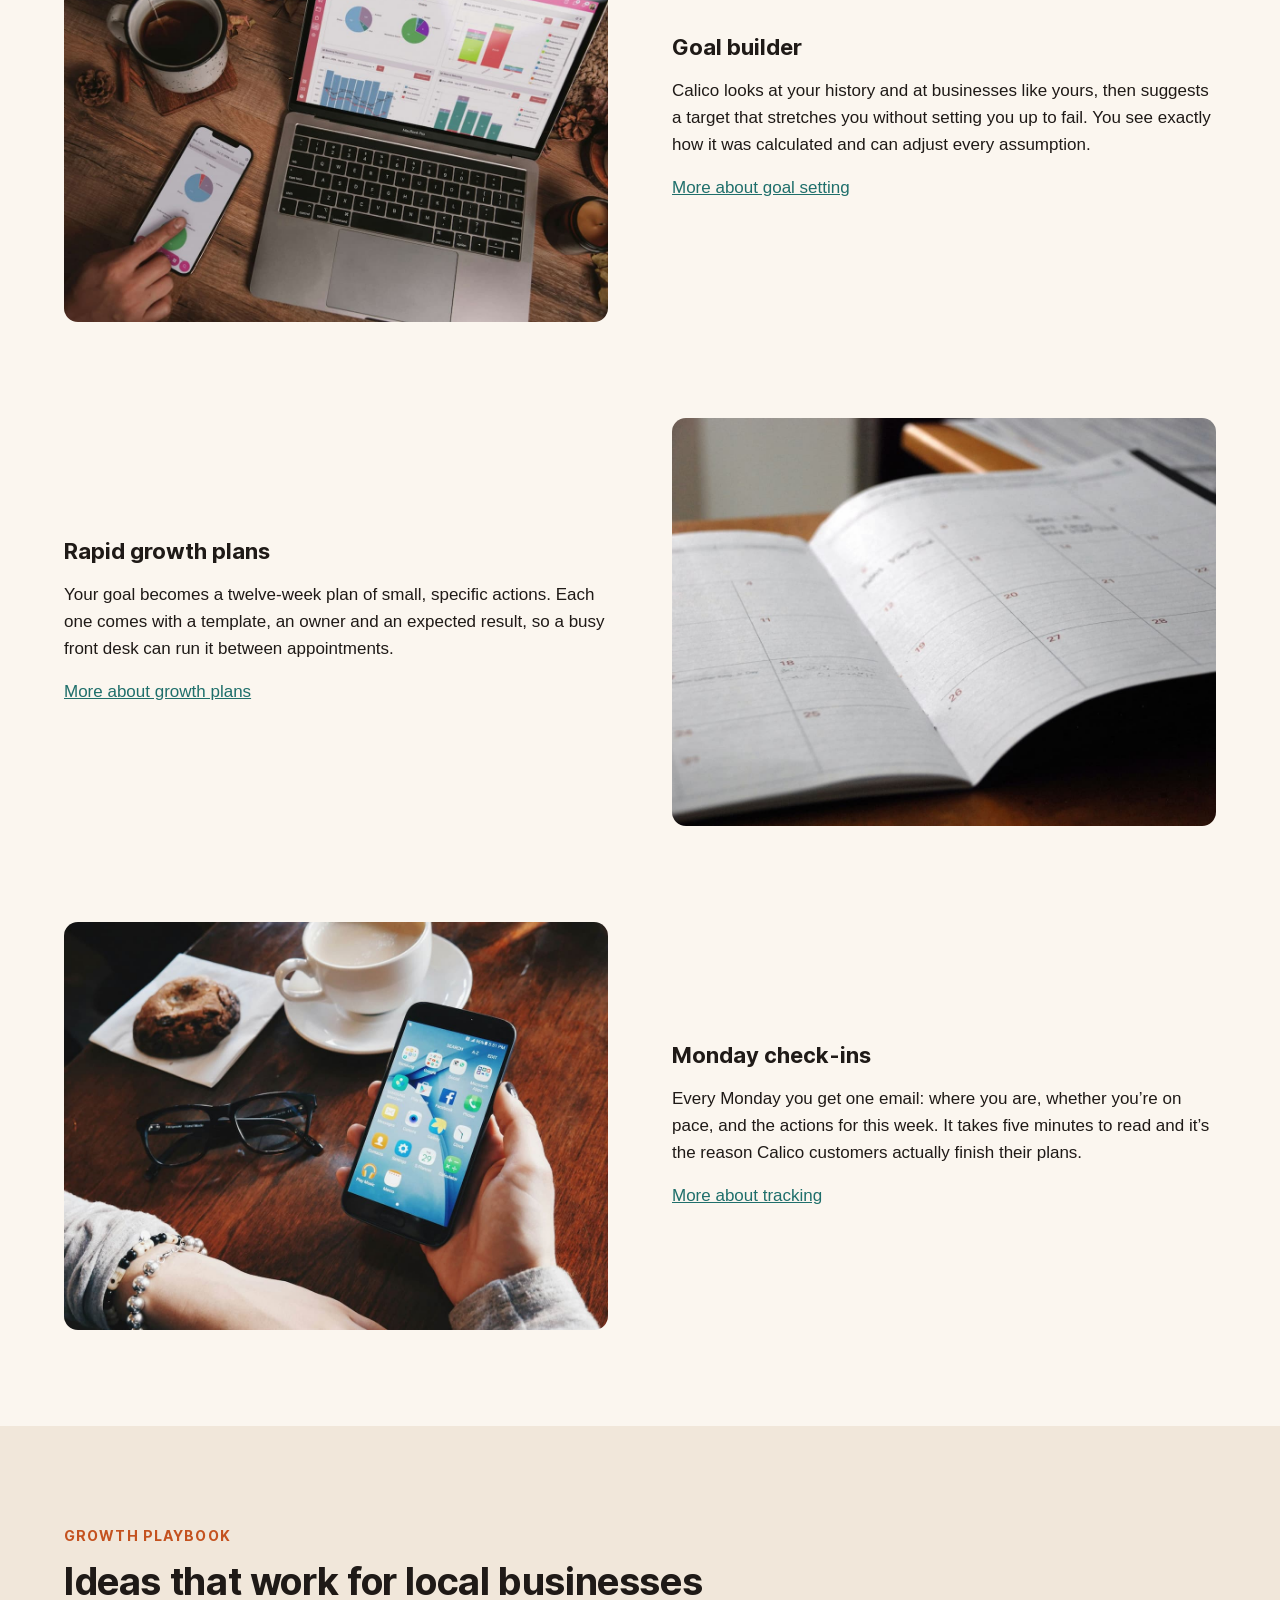
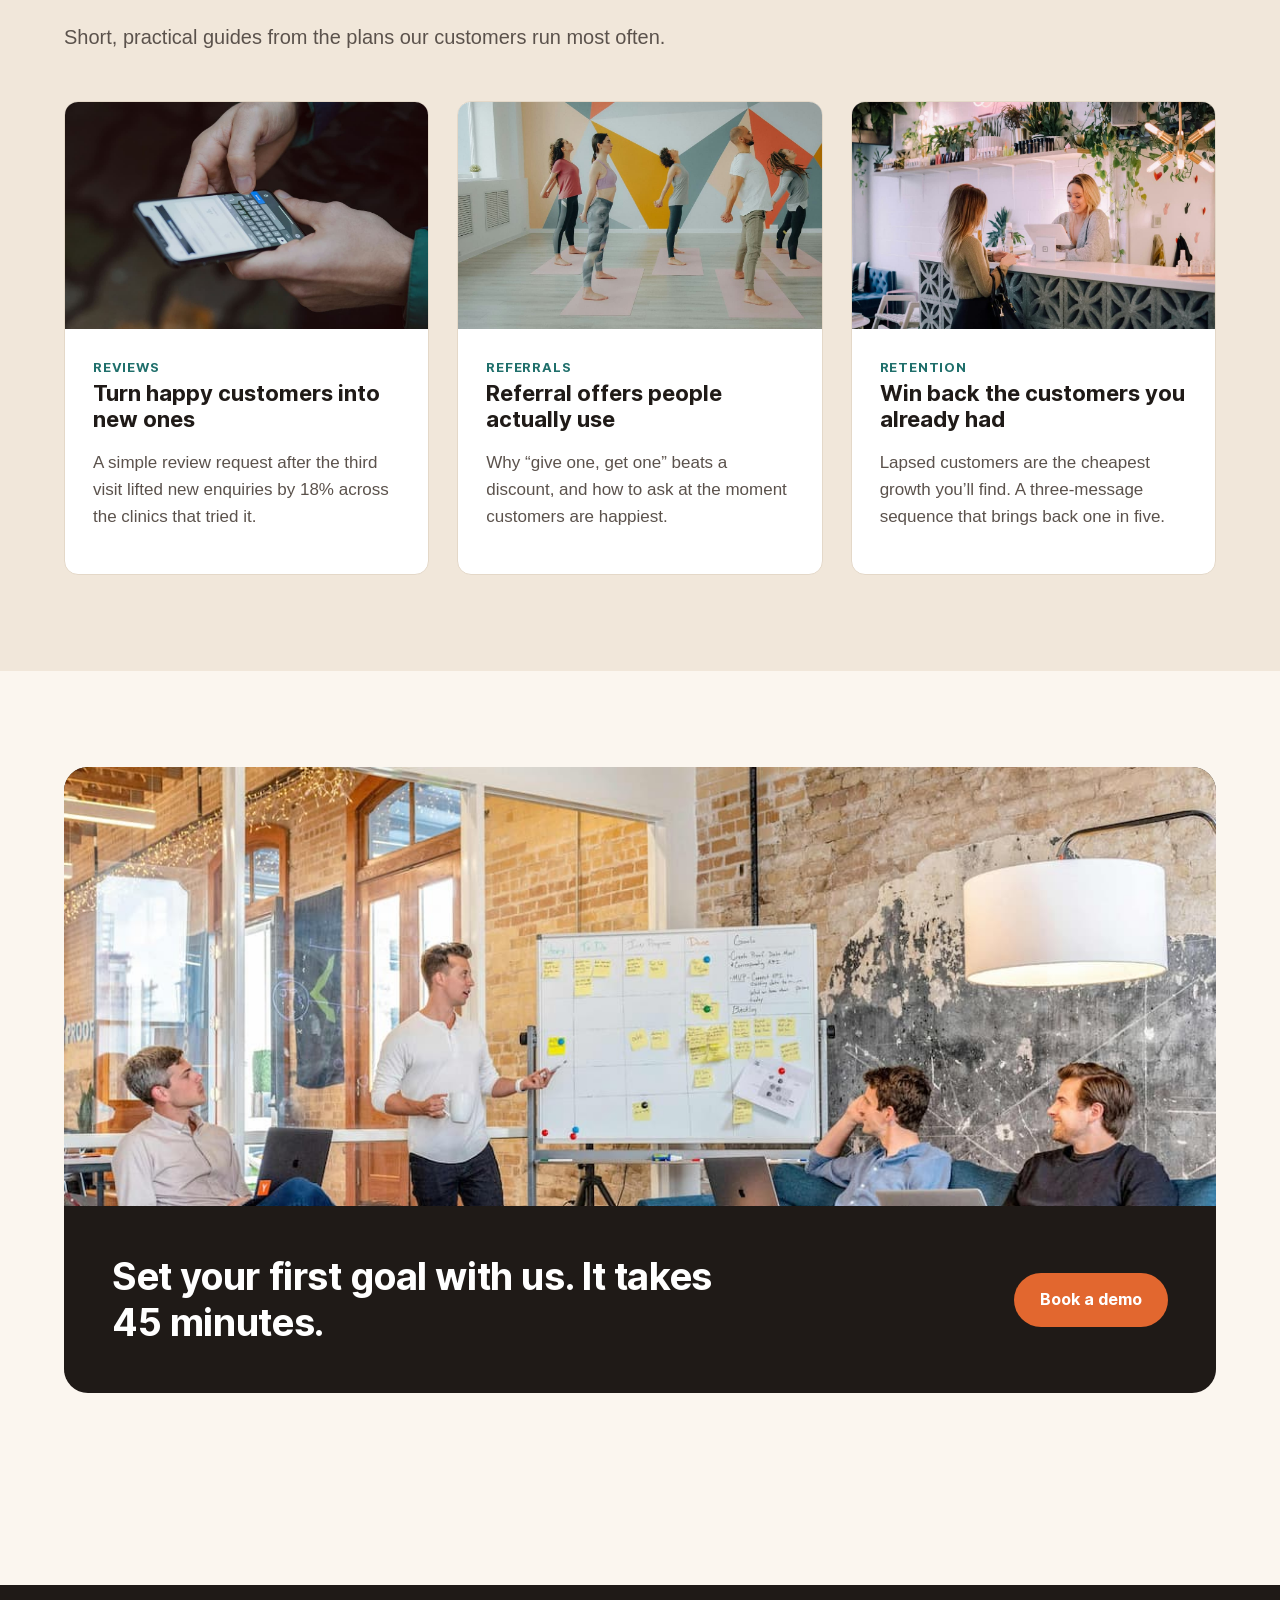
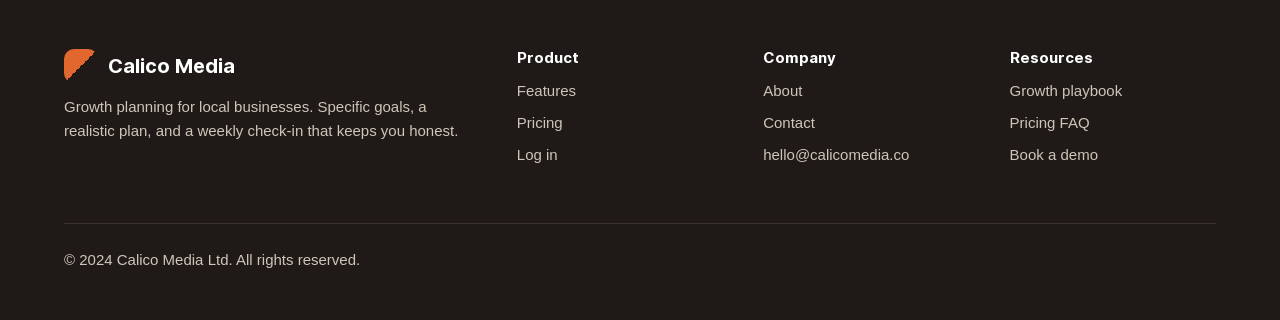
==== commit 90fb8867: "less weight" ====
--- a/public/index.html
+++ b/public/index.html
@@ -40,9 +40,17 @@
         </div>
         <div class="hero-media">
           <img class="hero-image" 
-          srcset="images/hero-weekly-plan.jpg 480w, images/hero-weekly-plan.jpg 800w"
-          sizes="(width <= 600px) 480px, 800px"
-          src="images/hero-weekly-plan.jpg" alt="A business owner at her desk with a laptop and an open planner">
+                  src="images/hero-weekly-plan-768.jpg"
+                  srcset="
+                  images/hero-weekly-plan-480.jpg 480w,
+                  images/hero-weekly-plan-768.jpg 768w,
+                  images/hero-weekly-plan-1200.jpg 1200w
+                  "
+                  sizes="
+                  (max-width: 480px) 100vw,
+                  (max-width: 768px) 50vw,
+                  1200px
+          alt="A business owner at her desk with a laptop and an open planner">
         </div>
       </div>
     </section>
@@ -209,9 +217,17 @@
       <div class="container">
         <div class="cta-band">
           <img loading="lazy"
-          srcset="images/team-workshop.jpg 480w, images/team-workshop.jpg 800w"
-          sizes="(width <= 600px) 480p, 800px"
-          src="images/team-workshop.jpg" alt="The Calico Media team planning around a whiteboard">
+                  src="images/team-workshop-768.jpg"
+                  srcset="
+                  images/team-workshop-480.jpg 480w,
+                  images/team-workshop-768.jpg 768w,
+                  images/team-workshop-1200.jpg 1200w
+                  "
+                  sizes="
+                  (max-width: 480px) 100vw,
+                  (max-width: 768px) 50vw,
+                  1200px
+                  alt="The Calico Media team planning around a whiteboard">
           <div class="cta-body">
             <h2>Set your first goal with us. It takes 45 minutes.</h2>
             <a class="btn" href="contact.html">Book a demo</a>
--- a/public/css/styles.css
+++ b/public/css/styles.css
@@ -21,16 +21,16 @@
 
 @font-face {
     font-family: 'Inter';
-    src: url('./fonts/Inter-Regular.ttf') format('truetype');
-    font-weight: 400; /* Regular */
+    src: url('../fonts/Inter-Regular.ttf') format('truetype');
+    font-weight: 400; 
     font-style: normal;
 }
 
 
 @font-face {
-    font-family: 'Segoe UI';
-    src: url('./fonts/SegoeUI.ttf') format('truetype');
-    font-weight: 700; /* Regular */
+    font-family: 'Inter';
+    src: url('../fonts/Inter-Bold.ttf') format('truetype');
+    font-weight: 700;
     font-style: normal;
 }
 
@@ -53,7 +53,7 @@
 h2,
 h3,
 h4 {
-  font-family: 'Segoe UI', sans-serif;
+  font-family: 'Inter', sans-serif;
   font-weight: 700;
   line-height: 1.2;
   margin: 0 0 16px;
@@ -819,13 +819,6 @@
     grid-template-columns: 1fr 1fr;
   }
 }
-/*
-@media (max-width: 600px) {
-   .playbook-grid {
-    grid-template-columns: 1fr;
-  }
-}
-*/
 
 @media (max-width: 480px) {
   body {
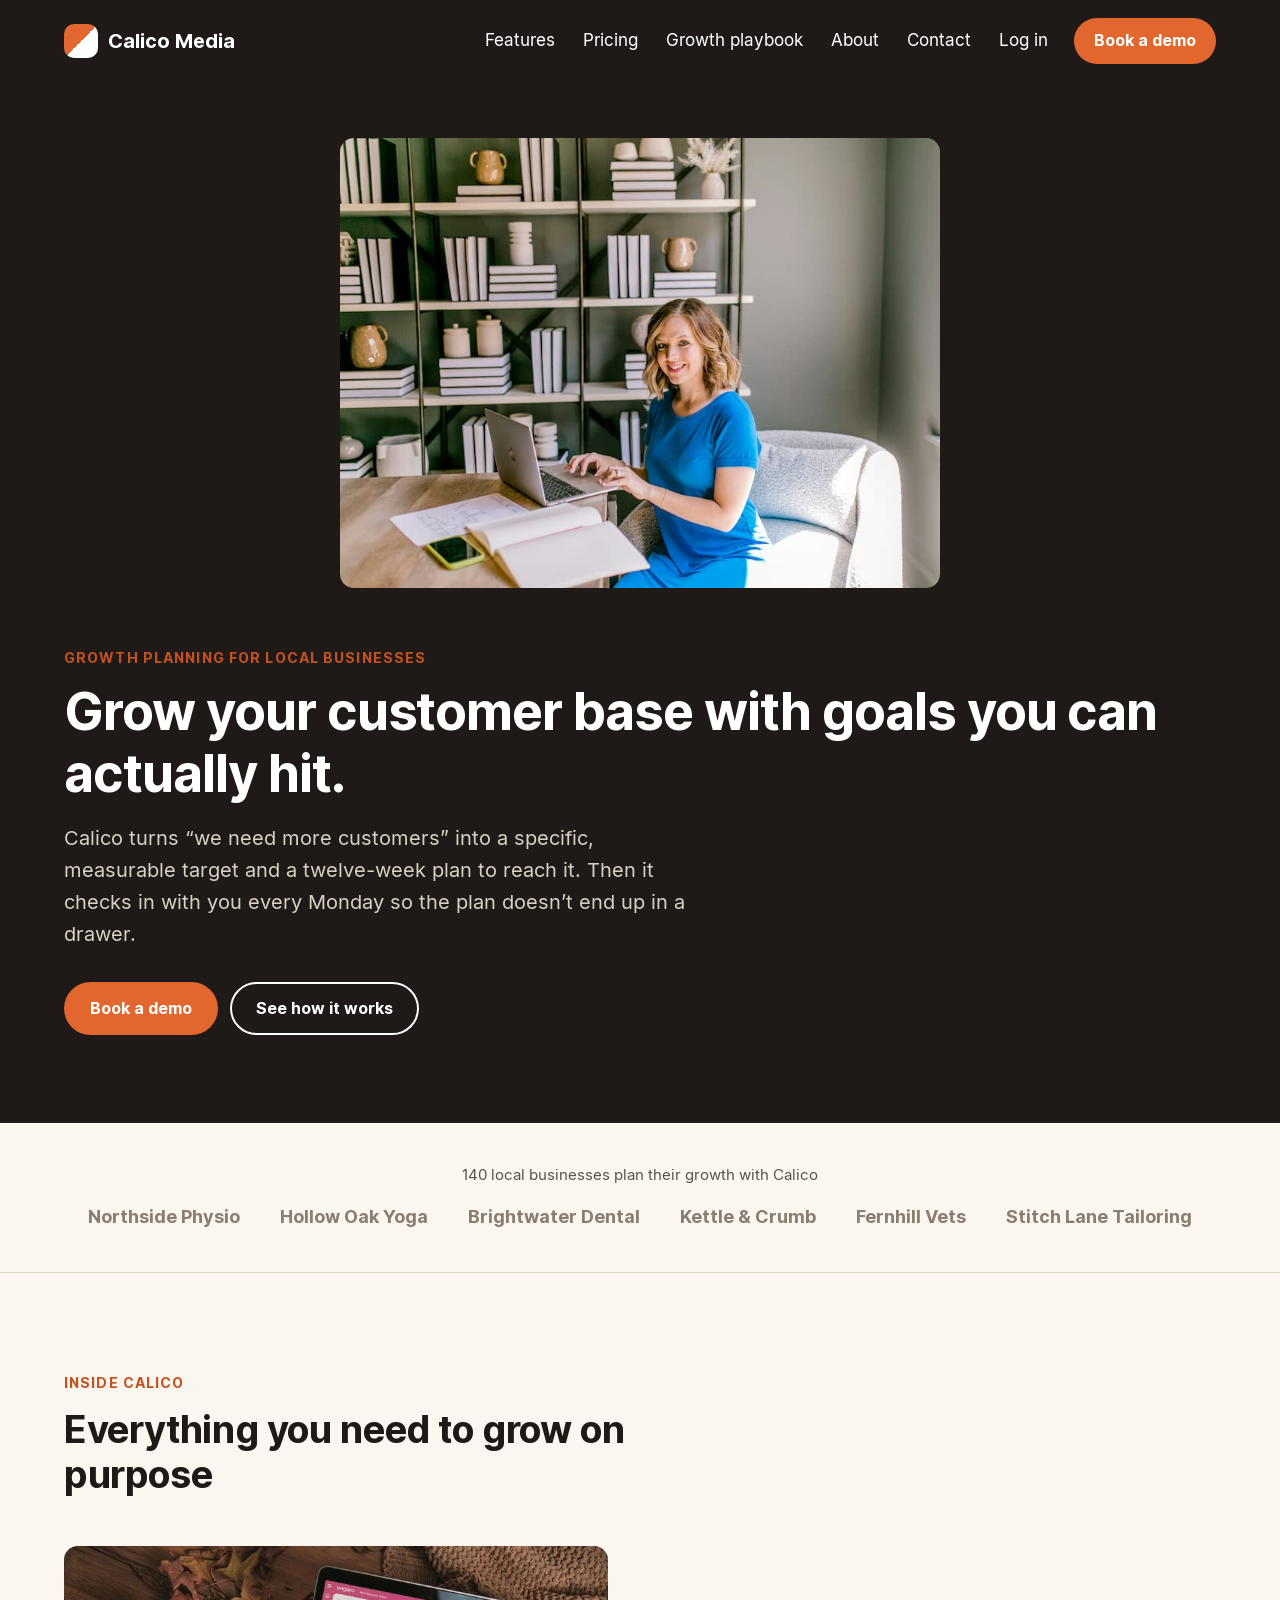
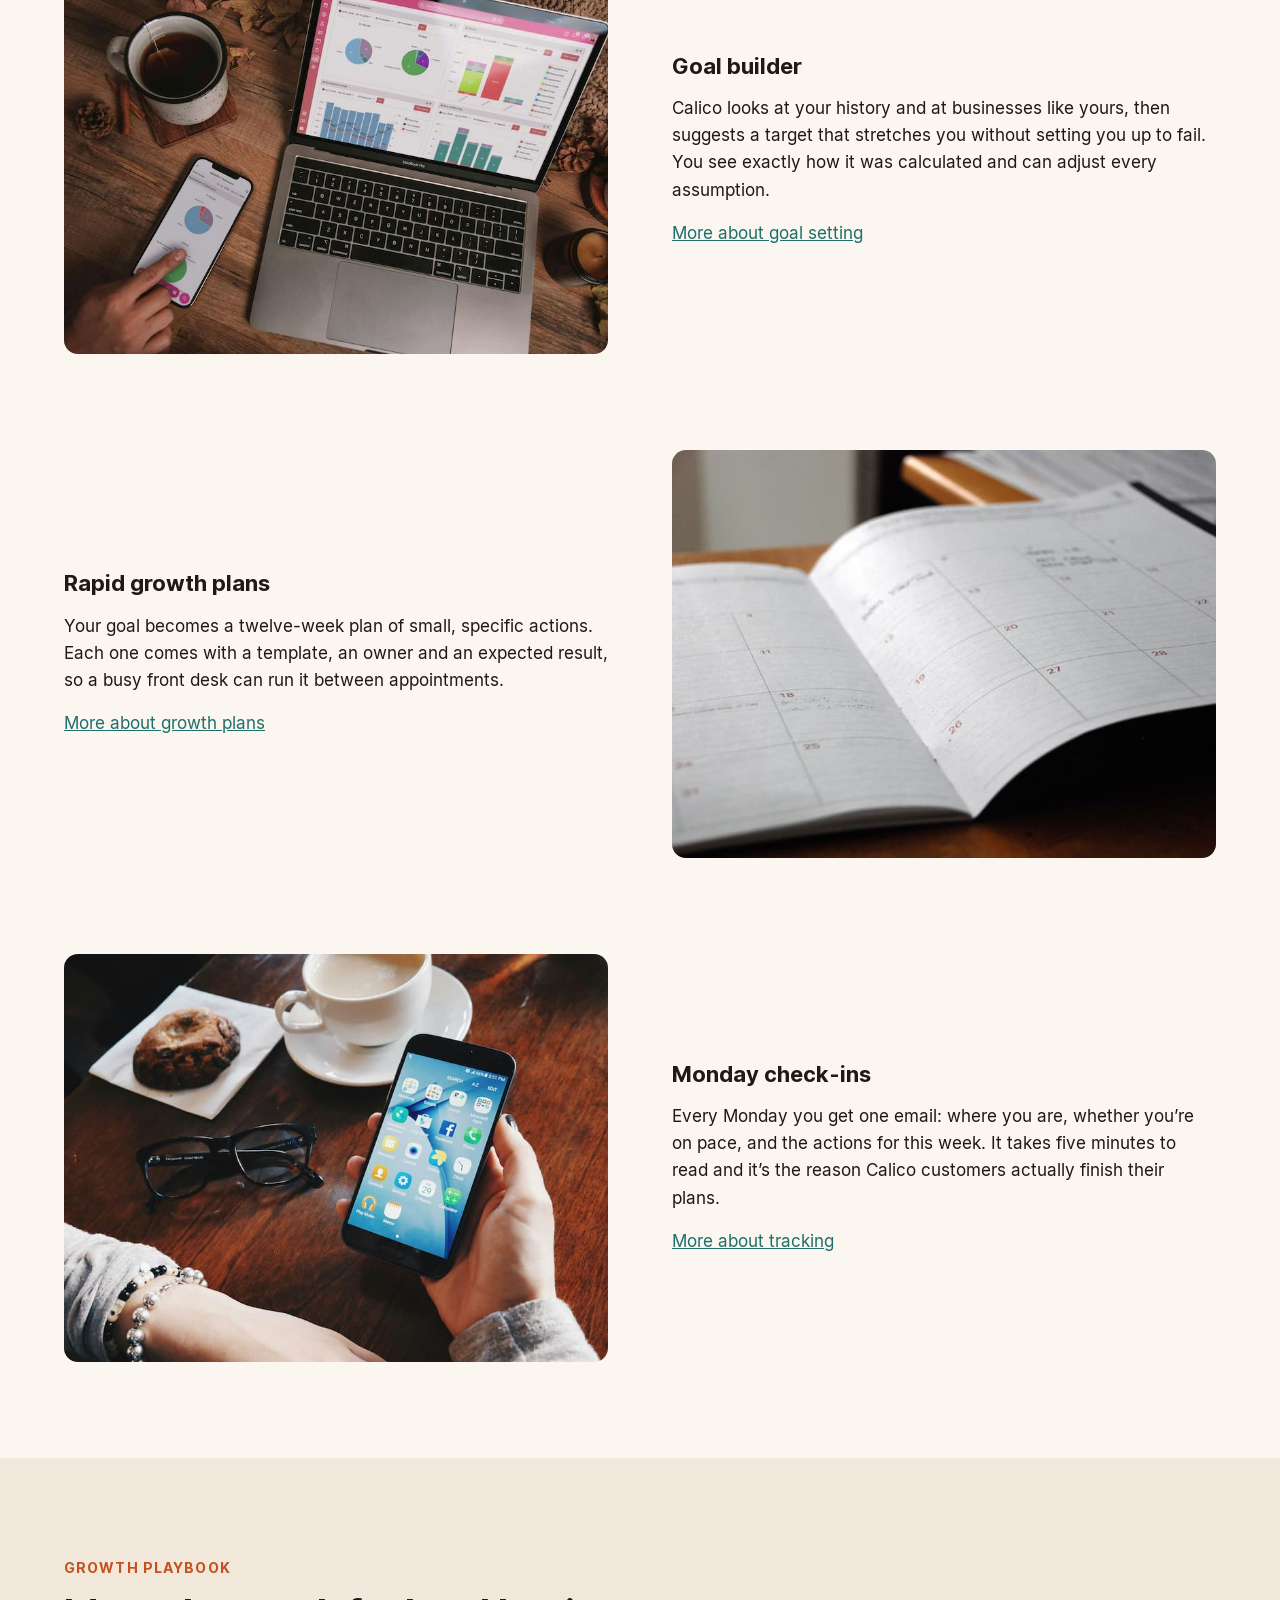
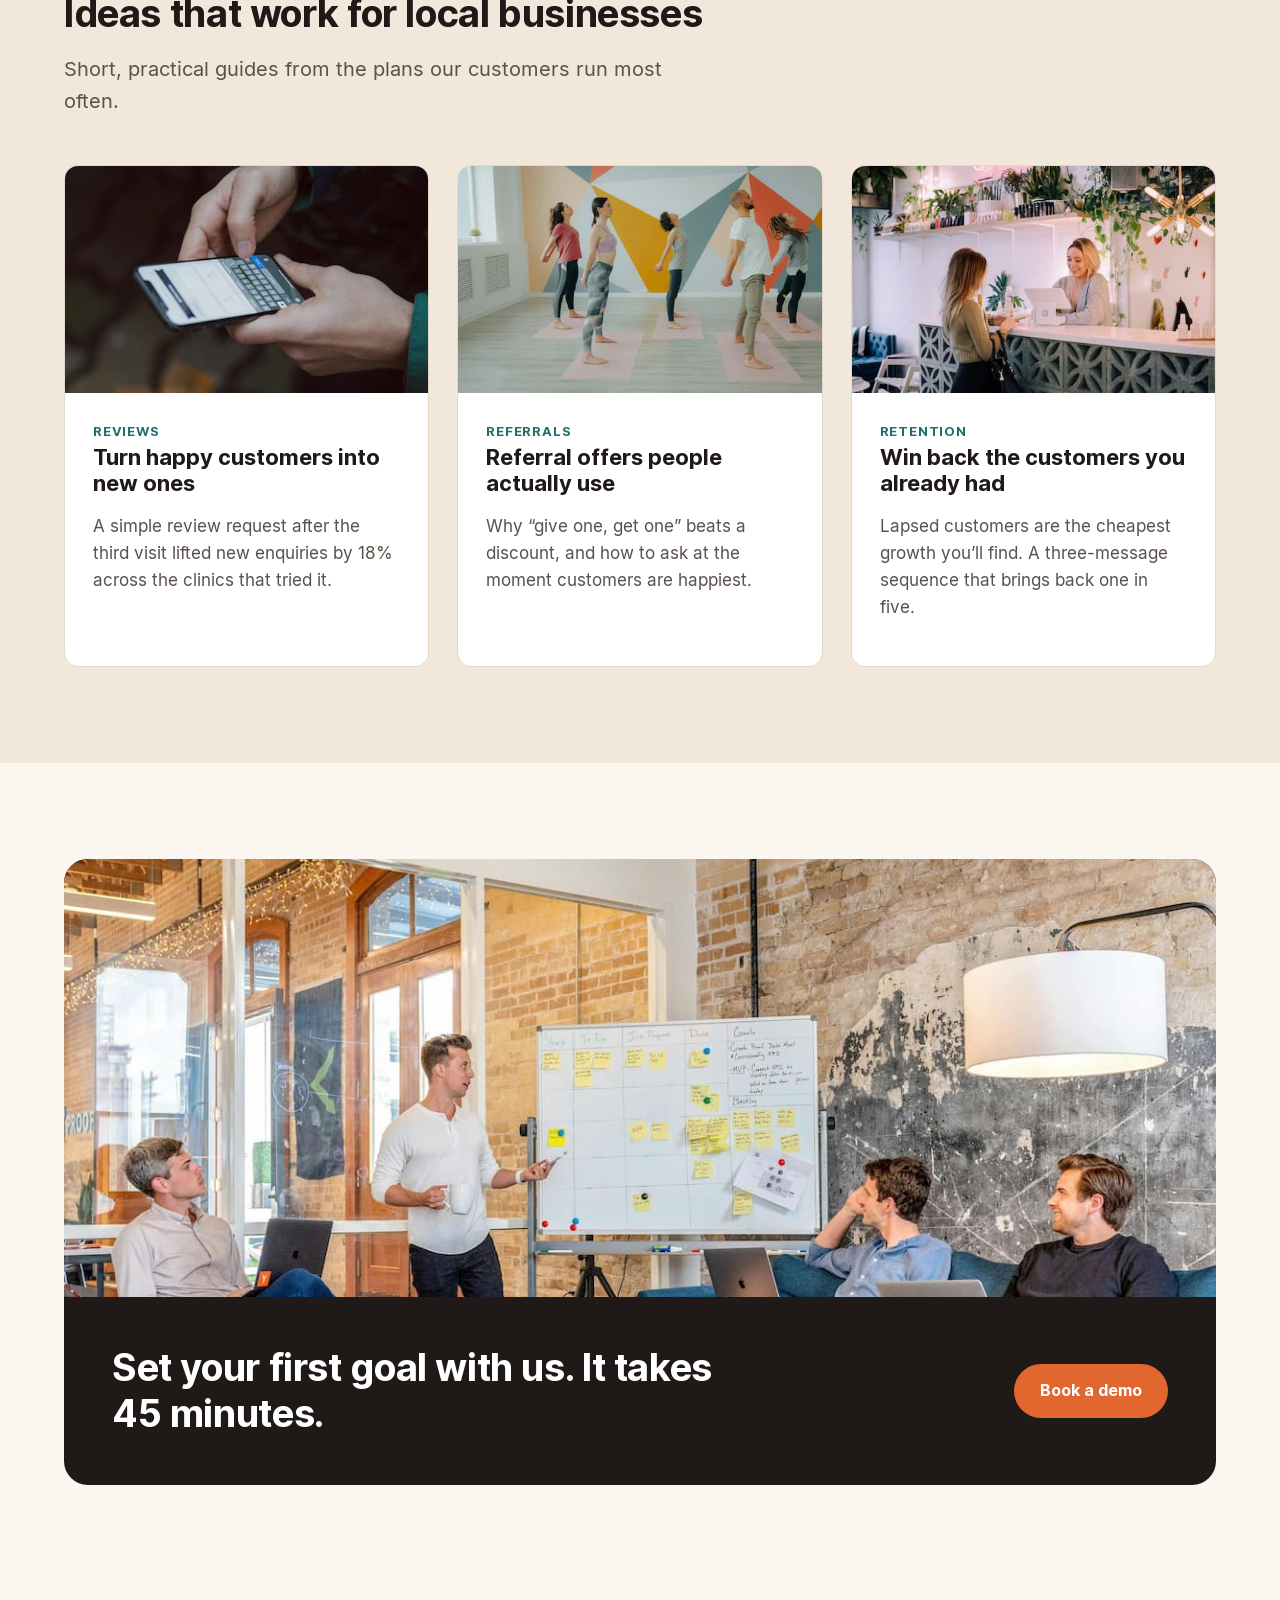
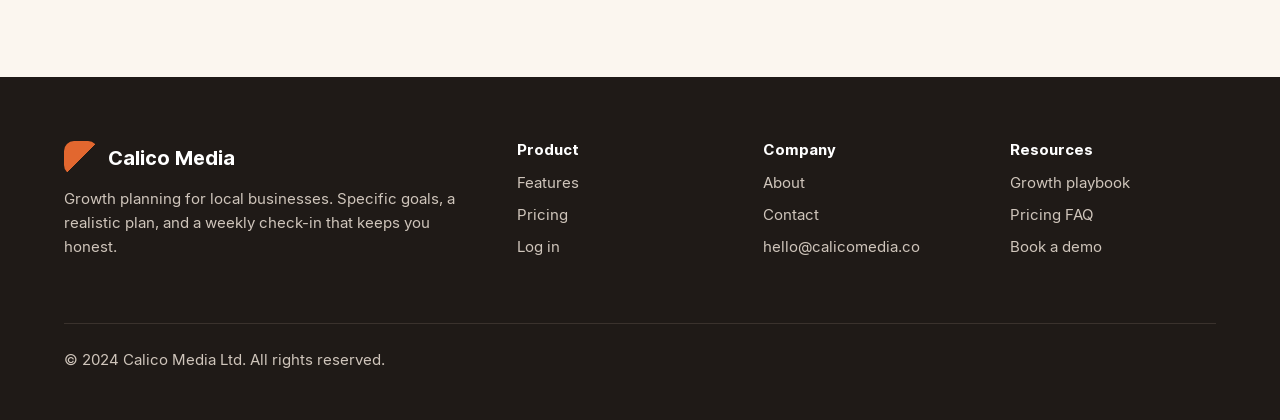
==== commit aac1b7c4: "less weight" ====
--- a/public/index.html
+++ b/public/index.html
@@ -48,8 +48,8 @@
                   "
                   sizes="
                   (max-width: 480px) 100vw,
-                  (max-width: 768px) 50vw,
-                  1200px
+                  (max-width: 768px) 100vw,
+                  600px"
           alt="A business owner at her desk with a laptop and an open planner">
         </div>
       </div>
@@ -86,8 +86,8 @@
                   "
                   sizes="
                   (max-width: 480px) 100vw,
-                  (max-width: 768px) 50vw,
-                  1200px
+                  (max-width: 768px) 100vw,
+                  600px
                   " alt="Growth charts on a laptop and phone beside a cup of tea"
                   loading="lazy">
           </div>
@@ -108,8 +108,8 @@
                   "
                   sizes="
                   (max-width: 480px) 100vw,
-                  (max-width: 768px) 50vw,
-                  1200px"
+                  (max-width: 768px) 100vw,
+                  600px"
                   alt="An open planner showing the weeks ahead"
                   loading="lazy">
           </div>
@@ -130,8 +130,8 @@
                   "
                   sizes="
                   (max-width: 480px) 100vw,
-                  (max-width: 768px) 50vw,
-                  1200px"
+                  (max-width: 768px) 100vw,
+                  600px"
                   alt="Checking a phone over coffee on a Monday morning"
                   loading="lazy">
           </div>
@@ -161,8 +161,8 @@
                   "
                   sizes="
                   (max-width: 480px) 100vw,
-                  (max-width: 768px) 50vw,
-                  1200px"
+                  (max-width: 768px) 100vw,
+                  400px"
                   alt="A customer typing a review on their phone"
                   loading="lazy">
             <div class="card-body">
@@ -180,8 +180,8 @@
                   "
                   sizes="
                   (max-width: 480px) 100vw,
-                  (max-width: 768px) 50vw,
-                  1200px" 
+                  (max-width: 768px) 100vw,
+                  400px" 
                   alt="A group class stretching together in a yoga studio"
                   loading="lazy">
             <div class="card-body">
@@ -199,8 +199,8 @@
                   "
                   sizes="
                   (max-width: 480px) 100vw,
-                  (max-width: 768px) 50vw,
-                  1200px" 
+                  (max-width: 768px) 100vw,
+                  400px" 
                   alt="A customer at the front desk booking her next visit"
                   loading="lazy">
             <div class="card-body">
@@ -225,8 +225,8 @@
                   "
                   sizes="
                   (max-width: 480px) 100vw,
-                  (max-width: 768px) 50vw,
-                  1200px
+                  (max-width: 768px) 100vw,
+                  1200px"
                   alt="The Calico Media team planning around a whiteboard">
           <div class="cta-body">
             <h2>Set your first goal with us. It takes 45 minutes.</h2>
--- a/public/css/styles.css
+++ b/public/css/styles.css
@@ -21,7 +21,7 @@
 
 @font-face {
     font-family: 'Inter';
-    src: url('../fonts/Inter-Regular.ttf') format('truetype');
+    src: url('../fonts/Inter-Regular.woff2') format('woff2');
     font-weight: 400; 
     font-style: normal;
 }
@@ -29,7 +29,7 @@
 
 @font-face {
     font-family: 'Inter';
-    src: url('../fonts/Inter-Bold.ttf') format('truetype');
+    src: url('../fonts/Inter-Bold.woff2') format('woff2');
     font-weight: 700;
     font-style: normal;
 }
@@ -41,7 +41,7 @@
   overflow-x: hidden;
   padding: 0;
   margin: 0;
-  font-family: 'Inter', 'Segoe UI', sans-serif;
+  font-family: 'Inter', sans-serif;
   font-weight: 400;
   font-size: 17px;
   line-height: 1.6;
